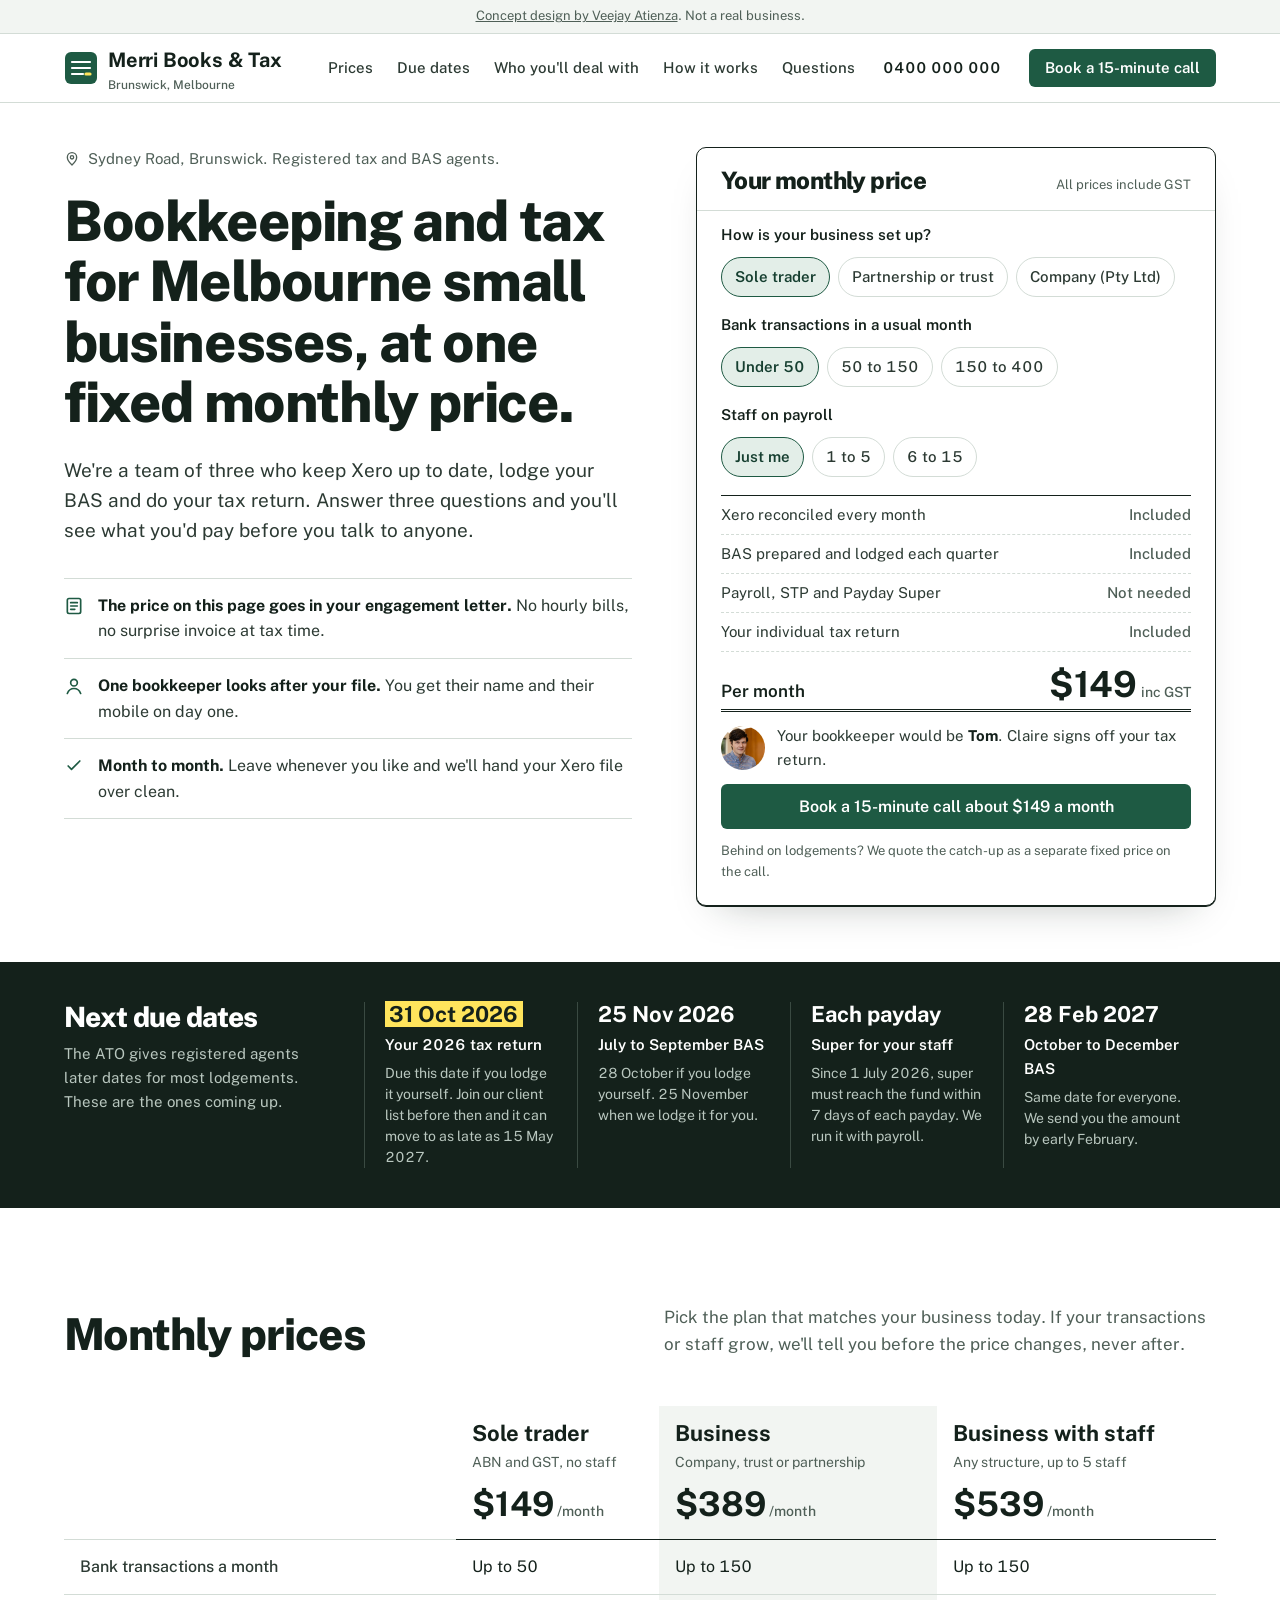
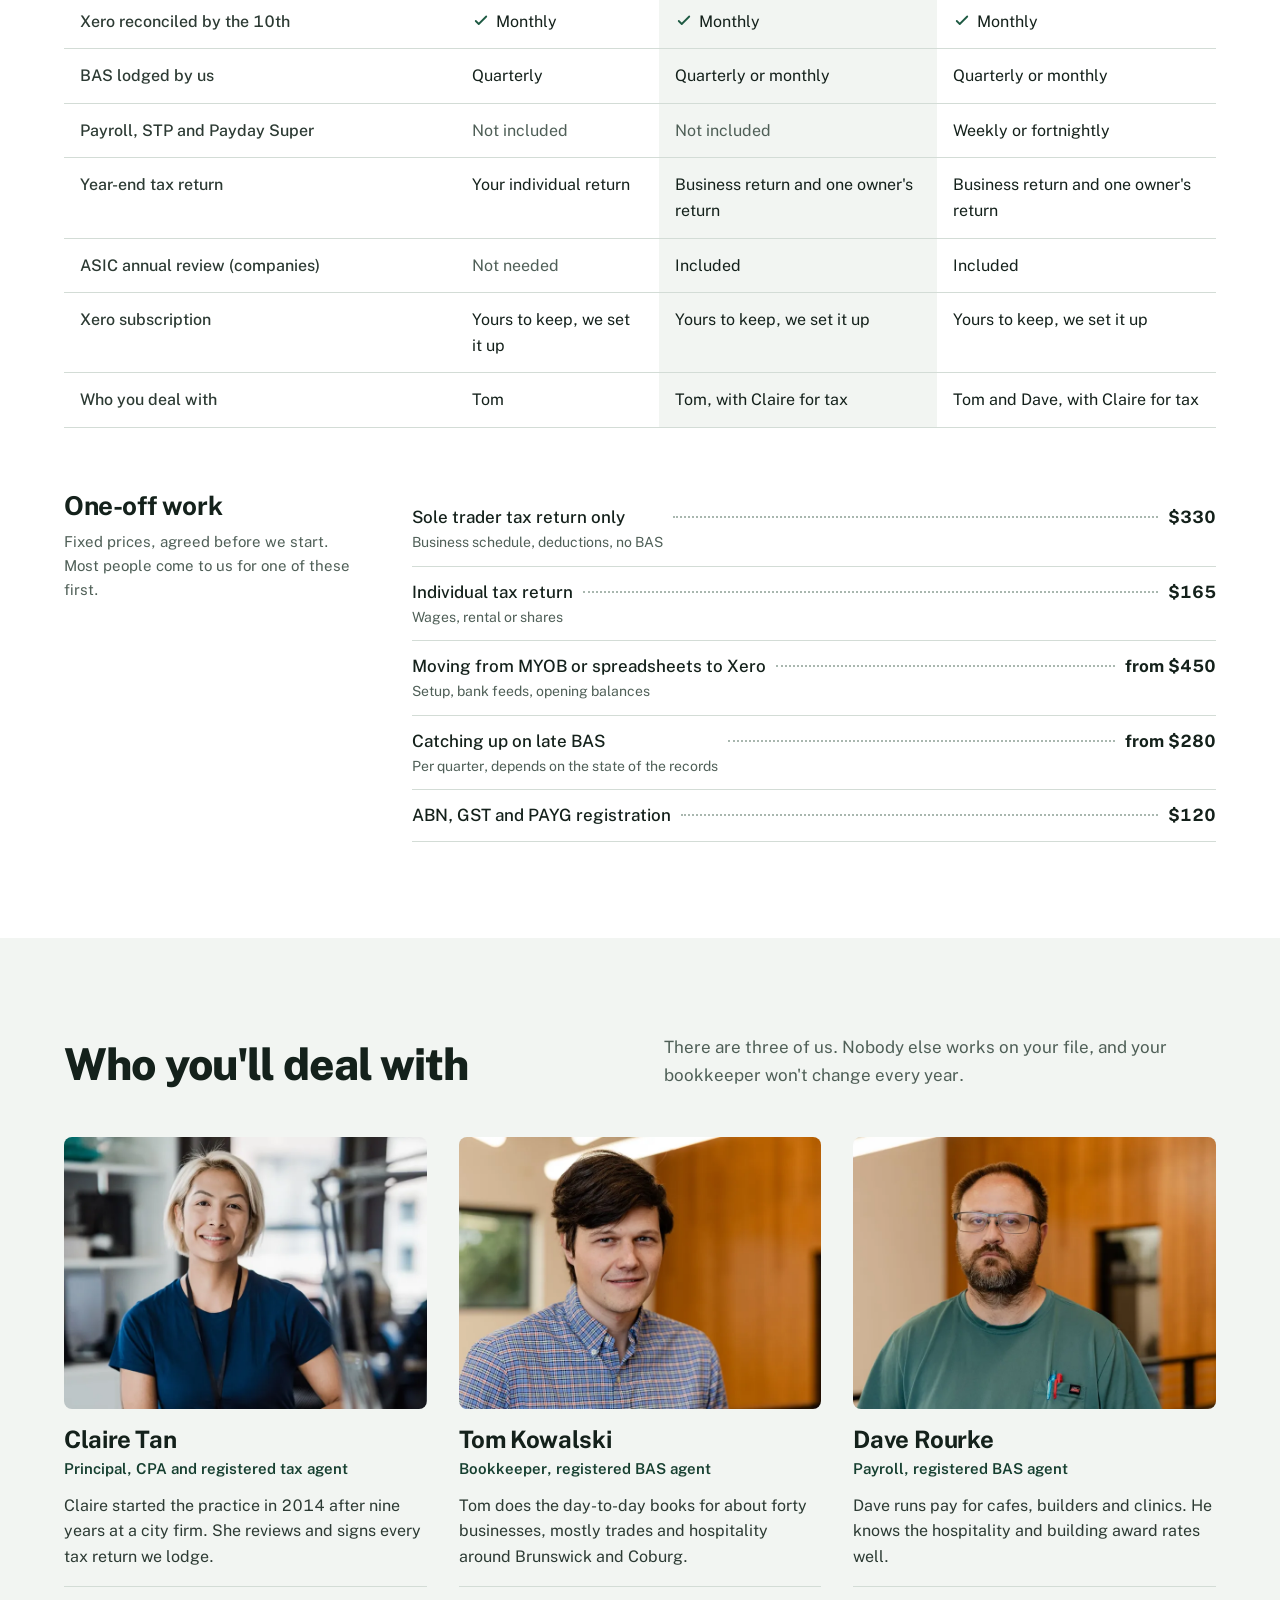
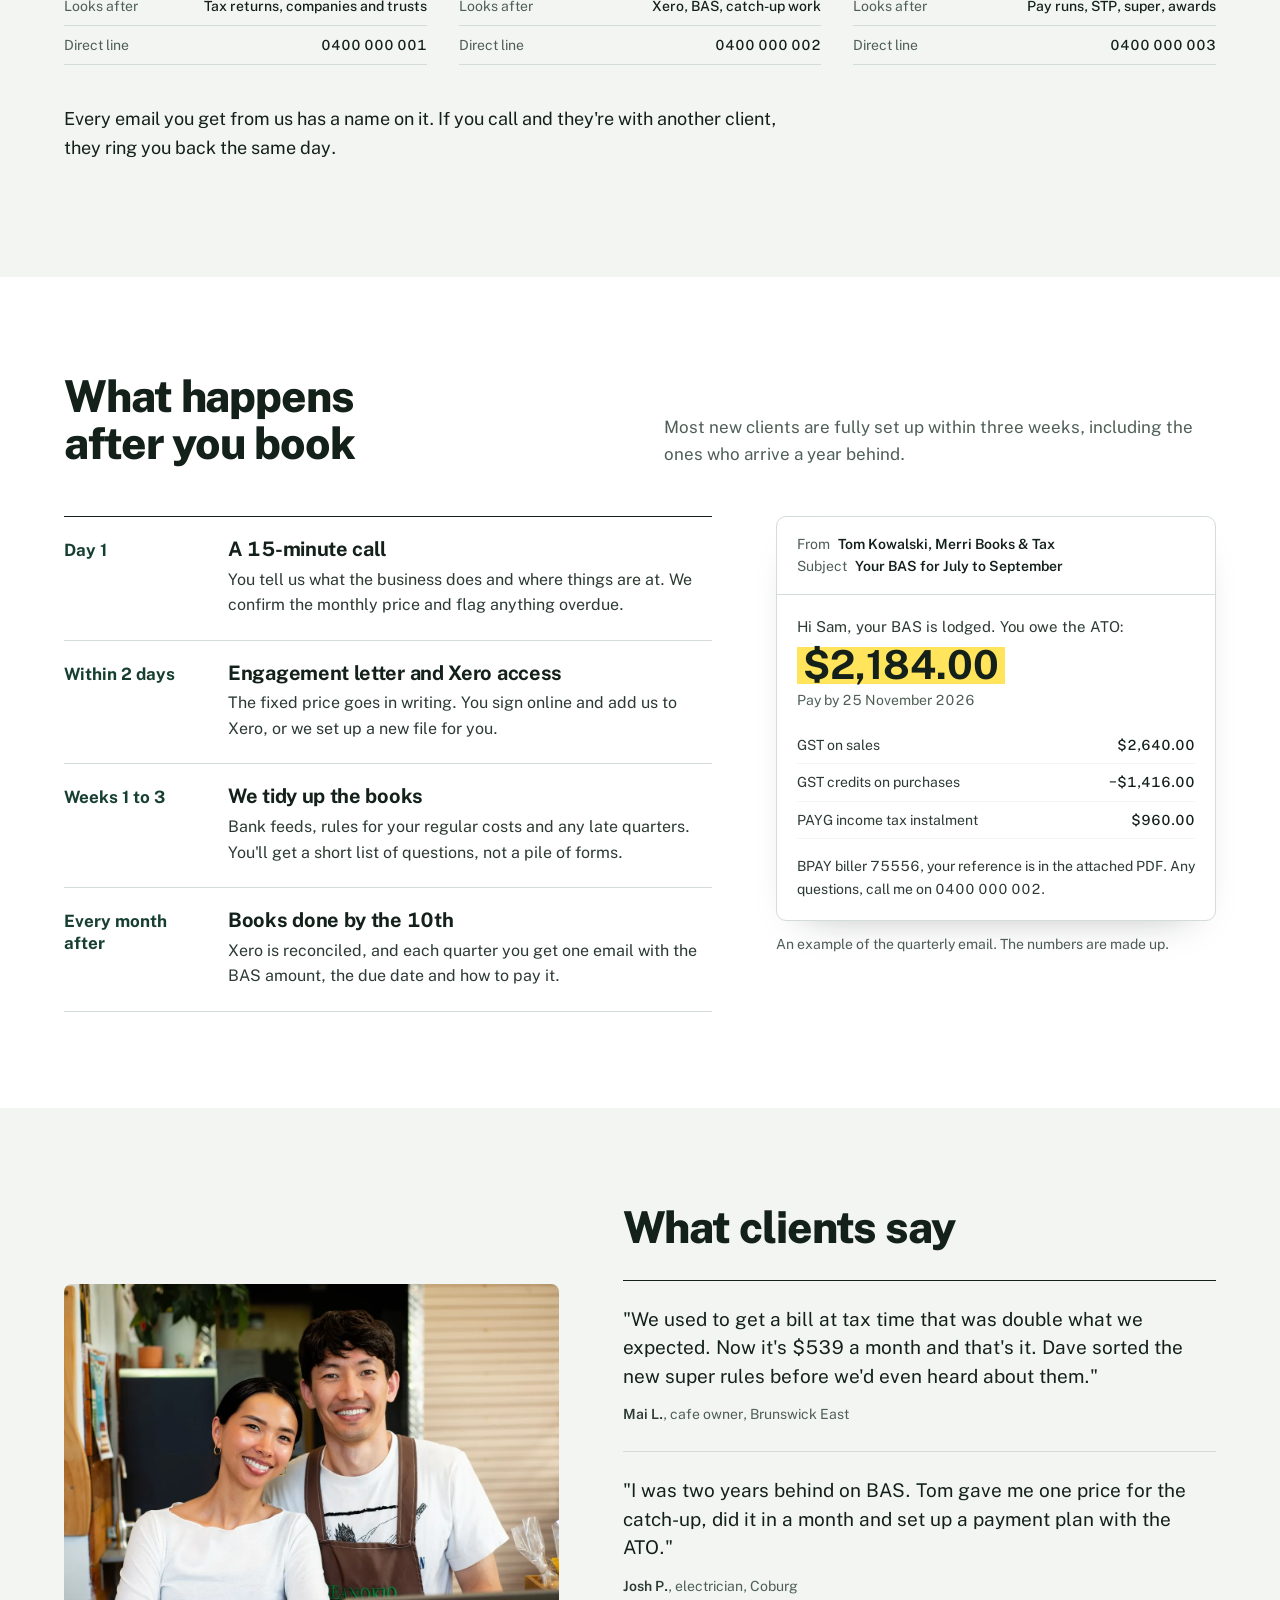
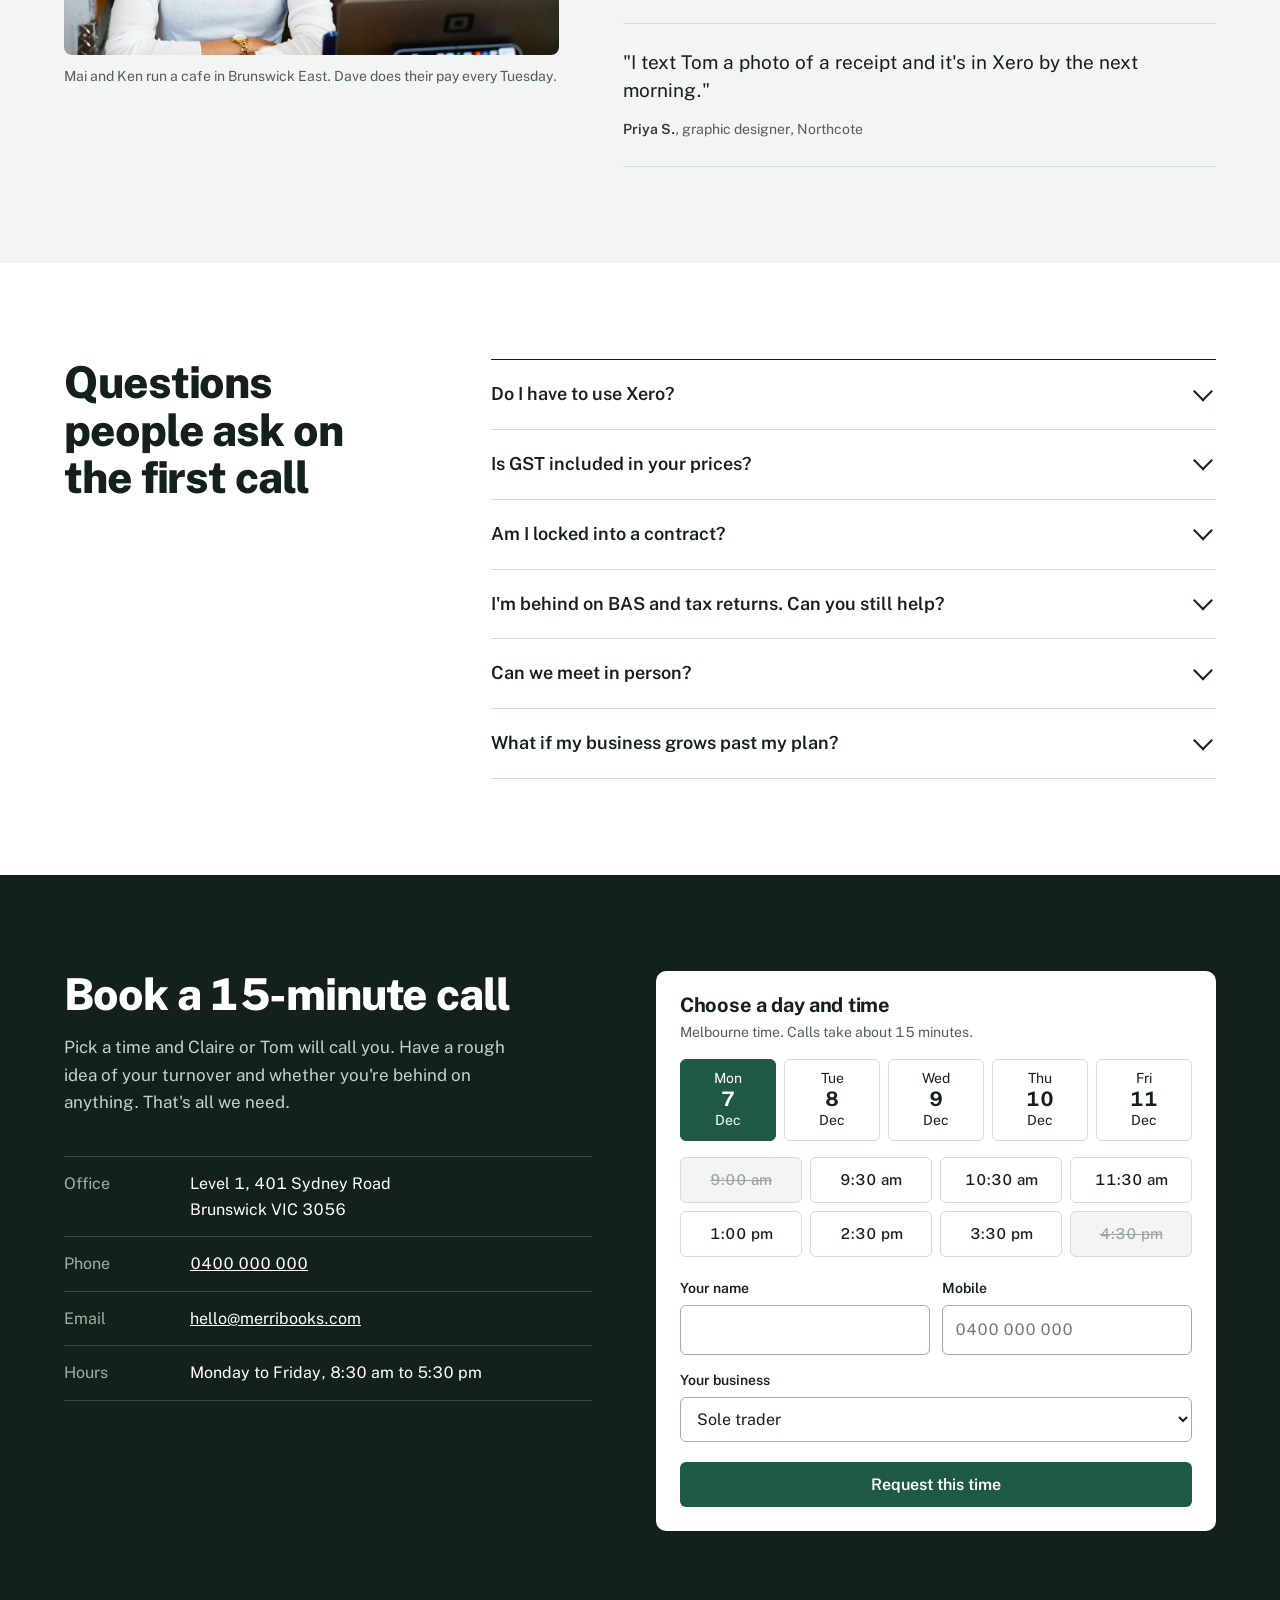
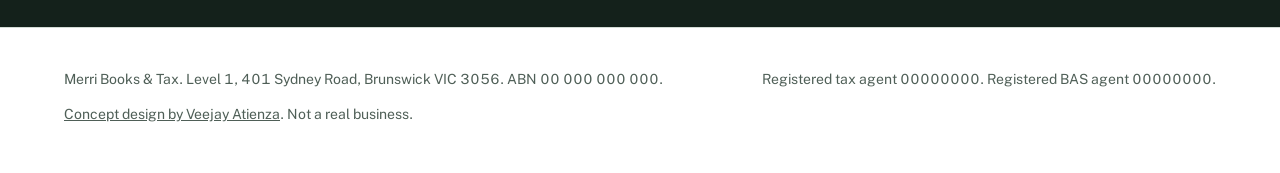
==== concepts/accounting/index.html @ 81f42cc4 "Add UI design page and 12 industry concept sites /ui-design/ shows ROO, Winning Coaching, Connection" ====
<!doctype html>
<html lang="en-AU">
<head>
<meta charset="utf-8">
<meta name="viewport" content="width=device-width, initial-scale=1">
<title>Merri Books & Tax | Fixed-fee bookkeeping and tax, Brunswick</title>
<meta name="description" content="Fixed monthly bookkeeping, BAS, payroll and tax returns for Melbourne sole traders and small businesses on Xero. See your price now and book a 15-minute call.">
<link rel="preconnect" href="https://fonts.googleapis.com">
<link rel="preconnect" href="https://fonts.gstatic.com" crossorigin>
<link href="https://fonts.googleapis.com/css2?family=Public+Sans:ital,wght@0,400;0,500;0,600;0,700;0,800;1,400&display=swap" rel="stylesheet">
<style>
:root{
  --ink:#14211B; --body:#2C3A33; --muted:#4F5F57;
  --paper:#FFFFFF; --wash:#F2F5F2; --rule:#D3DCD6; --rule-strong:#14211B;
  --green:#1E5A43; --green-dark:#163F30; --green-tint:#E3EEE8;
  --hl:#FFE45C; --red:#A3261C;
  --display:"Public Sans", system-ui, sans-serif;
  --text:"Public Sans", system-ui, sans-serif;
  --wrap:1200px; --r:6px;
}
*{box-sizing:border-box}
[hidden]{display:none!important}
html{scroll-behavior:smooth;-webkit-text-size-adjust:100%}
@media (prefers-reduced-motion:reduce){html{scroll-behavior:auto}}
body{margin:0;background:var(--paper);color:var(--body);font:400 17px/1.6 var(--text);font-variant-numeric:tabular-nums}
img{max-width:100%;height:auto;display:block}
a{color:var(--green)}
h1,h2,h3{font-family:var(--display);color:var(--ink);line-height:1.08;margin:0;font-weight:800;letter-spacing:-.025em}
h3{letter-spacing:-.015em}
h2{font-size:clamp(30px,4vw,44px);text-wrap:balance}
h3{font-size:21px;font-weight:700}
p{margin:0 0 1em}
:focus-visible{outline:3px solid var(--green);outline-offset:3px;border-radius:3px}
.wrap{max-width:var(--wrap);margin:0 auto;padding:0 24px}
.hl{background:linear-gradient(transparent 12%,var(--hl) 12%,var(--hl) 92%,transparent 92%);padding:0 .15em;color:var(--ink)}
.skip{position:absolute;left:-999px;top:0}
.skip:focus{left:12px;top:12px;background:#fff;padding:8px 12px;z-index:100}

/* concept strip */
.concept{background:var(--wash);color:var(--muted);font-size:13px;text-align:center;padding:6px 16px;border-bottom:1px solid var(--rule)}
.concept a{color:var(--muted)}

/* header */
header.site{position:sticky;top:0;z-index:50;background:rgba(255,255,255,.97);border-bottom:1px solid var(--rule)}
.bar{display:flex;align-items:center;gap:28px;height:68px}
.logo{display:flex;align-items:center;gap:10px;text-decoration:none;color:var(--ink);font-family:var(--display);font-weight:700;font-size:20px;letter-spacing:-.01em;white-space:nowrap}
.logo svg{flex:none}
.logo small{display:block;font:500 12px/1 var(--text);color:var(--muted);letter-spacing:0;margin-top:3px}
nav.main{display:flex;gap:24px;margin-left:auto}
nav.main a{color:var(--body);text-decoration:none;font-weight:500;font-size:15px}
nav.main a:hover{color:var(--green);text-decoration:underline;text-underline-offset:4px}
.phone{font-weight:600;color:var(--ink);text-decoration:none;font-size:15px;white-space:nowrap}
.btn{display:inline-flex;align-items:center;justify-content:center;gap:8px;background:var(--green);color:#fff;border:0;border-radius:var(--r);padding:13px 20px;font:600 16px/1.2 var(--text);text-decoration:none;cursor:pointer;white-space:nowrap}
.btn:hover{background:var(--green-dark)}
.btn.small{padding:10px 16px;font-size:15px}
.link{font-weight:600;color:var(--ink);text-underline-offset:4px}
.menu-btn{display:none;margin-left:auto;background:none;border:1px solid var(--rule);border-radius:var(--r);padding:8px 10px;cursor:pointer;color:var(--ink)}
@media (max-width:980px){
  nav.main,.bar .phone{display:none}
  .menu-btn{display:inline-flex}
  .bar .btn{display:none}
  nav.main.open{display:flex;flex-direction:column;gap:0;position:absolute;top:68px;left:0;right:0;background:#fff;border-bottom:1px solid var(--rule);padding:8px 24px 16px}
  nav.main.open a{padding:12px 0;border-bottom:1px solid var(--wash);font-size:17px}
}

/* hero */
.hero{padding:44px 0 56px}
.hero .wrap{display:grid;grid-template-columns:1fr 520px;gap:64px;align-items:start}
.eyebrowless-loc{display:flex;gap:8px;align-items:center;color:var(--muted);font-size:15px;margin-bottom:20px}
.hero h1{font-size:clamp(36px,4.4vw,56px);margin-bottom:22px}
.hero .lead{font-size:19px;max-width:30em;color:var(--body)}
.hero-facts{list-style:none;padding:0;margin:32px 0 0;border-top:1px solid var(--rule)}
.hero-facts li{display:flex;gap:14px;align-items:flex-start;padding:14px 0;border-bottom:1px solid var(--rule);font-size:16px}
.hero-facts svg{flex:none;margin-top:3px;color:var(--green)}
.hero-facts strong{color:var(--ink)}

/* quote card */
.quote{background:#fff;border:1.5px solid var(--ink);border-radius:10px;box-shadow:0 1px 0 var(--ink),0 18px 40px -24px rgba(20,33,27,.35)}
.quote-head{display:flex;justify-content:space-between;align-items:baseline;padding:20px 24px 14px;border-bottom:1px solid var(--rule)}
.quote-head h2{font-size:24px}
.quote-head{flex-wrap:wrap;gap:4px 12px}
.quote-head span{font-size:13px;color:var(--muted)}
.q-step{padding:12px 24px 4px}
.q-step fieldset{border:0;margin:0;padding:0}
.q-step legend{font-weight:600;color:var(--ink);font-size:15px;margin-bottom:10px;padding:0}
.chips{display:flex;flex-wrap:wrap;gap:8px}
.chips label{position:relative}
.chips input{position:absolute;opacity:0;inset:0;margin:0;cursor:pointer}
.chips span{display:inline-block;border:1.5px solid var(--rule);border-radius:999px;padding:7px 13px;font-size:15px;font-weight:500;color:var(--body);cursor:pointer;background:#fff}
.chips input:checked+span{border-color:var(--green);background:var(--green-tint);color:var(--green-dark);font-weight:600}
.chips input:focus-visible+span{outline:3px solid var(--green);outline-offset:2px}
.lines{margin:14px 24px 0;border-top:1.5px solid var(--ink)}
.line{display:flex;justify-content:space-between;gap:16px;padding:7px 0;border-bottom:1px dashed var(--rule);font-size:15px}
.line b{font-weight:600;color:var(--ink);white-space:nowrap}
.line .inc{color:var(--muted);font-weight:500}
.total{display:flex;justify-content:space-between;align-items:baseline;padding:14px 0 4px;border-bottom:3px double var(--ink)}
.total span{font-weight:600;color:var(--ink)}
.total output{font:700 36px/1 var(--display);color:var(--ink)}
.total output small{font:500 14px var(--text);color:var(--muted);margin-left:4px}
.who{display:flex;align-items:center;gap:12px;padding:12px 24px;font-size:15px}
.who img{width:44px;height:44px;border-radius:50%;object-fit:cover}
.who strong{color:var(--ink)}
.quote-foot{padding:0 24px 22px;display:flex;flex-wrap:wrap;align-items:center;gap:12px 18px}
.quote-foot .btn{flex:1 1 auto;white-space:normal;text-align:center}
.quote-foot p{font-size:13px;color:var(--muted);margin:0;flex-basis:100%}

/* due dates */
.dates{background:var(--ink);color:#E6EDE9}
.dates .wrap{display:grid;grid-template-columns:260px 1fr;gap:40px;padding-top:40px;padding-bottom:40px}
.dates h2{color:#fff;font-size:28px}
.dates .sub{color:#B9C7BF;font-size:15px;margin-top:10px}
.date-list{list-style:none;margin:0;padding:0;display:grid;grid-template-columns:repeat(4,1fr);gap:0}
.date-list li{padding:0 20px;border-left:1px solid #3A4A42}
.date-list .when{font:700 22px/1.15 var(--display);color:#fff;display:block;margin-bottom:6px}
.date-list .when mark{background:var(--hl);color:var(--ink);padding:0 .2em}
.date-list .what{font-weight:600;color:#fff;display:block;font-size:15px}
.date-list p{font-size:14px;color:#B9C7BF;margin:6px 0 0;line-height:1.5}
.count{display:inline-block;margin-top:10px;font-size:13px;font-weight:600;color:var(--ink);background:var(--hl);border-radius:3px;padding:2px 8px}

section{scroll-margin-top:80px}
.sec{padding:96px 0}
.sec-head{display:grid;grid-template-columns:1fr 1fr;gap:48px;align-items:end;margin-bottom:48px}
.sec-head p{color:var(--muted);margin:0;max-width:34em}

/* prices table */
.ptable{width:100%;border-collapse:collapse;font-size:16px}
.ptable th,.ptable td{padding:14px 16px;text-align:left;border-bottom:1px solid var(--rule);vertical-align:top}
.ptable thead th{border-bottom:1.5px solid var(--ink);vertical-align:bottom;padding-bottom:18px}
.ptable thead .plan{font:700 22px/1.2 var(--display);color:var(--ink);display:block}
.ptable thead .for{font-weight:400;color:var(--muted);font-size:14px;display:block;margin-top:4px}
.ptable thead .price{display:block;margin-top:14px;font:700 34px/1 var(--display);color:var(--ink)}
.ptable thead .price small{font:500 14px var(--text);color:var(--muted)}
.ptable tbody th{font-weight:500;color:var(--body);width:34%}
.ptable td{color:var(--ink)}
.ptable td.no{color:var(--muted)}
.ptable .tick{color:var(--green);vertical-align:-3px;margin-right:6px}
.ptable col.mid{background:var(--wash)}
.ptable tfoot td{border-bottom:0;padding-top:20px}
.oneoff{margin-top:64px;display:grid;grid-template-columns:300px 1fr;gap:48px}
.oneoff h3{font-size:26px}
.oneoff .note{color:var(--muted);font-size:15px;margin-top:10px}
.leader{list-style:none;margin:0;padding:0}
.leader li{display:flex;align-items:baseline;gap:10px;padding:12px 0;border-bottom:1px solid var(--rule)}
.leader li span{color:var(--ink);font-weight:500}
.leader li small{display:block;color:var(--muted);font-weight:400;font-size:14px}
.leader li i{flex:1;border-bottom:2px dotted #A9B7AF;transform:translateY(-5px);min-width:20px}
.leader li b{color:var(--ink);font-weight:700;white-space:nowrap}

/* team */
.team{background:var(--wash)}
.people{display:grid;grid-template-columns:repeat(3,1fr);gap:32px}
.person img{aspect-ratio:4/3;object-fit:cover;width:100%;border-radius:8px;background:#ddd}
.person h3{margin-top:18px;font-size:24px}
.person .role{color:var(--green-dark);font-weight:600;font-size:15px;margin:4px 0 12px}
.person p{font-size:16px}
.person dl{margin:0;border-top:1px solid var(--rule);font-size:14px}
.person dl div{display:flex;justify-content:space-between;gap:12px;padding:8px 0;border-bottom:1px solid var(--rule)}
.person dt{color:var(--muted)}
.person dd{margin:0;color:var(--ink);font-weight:500;text-align:right}
.team-note{margin-top:40px;font-size:18px;color:var(--ink);max-width:40em}

/* how it works */
.steps{display:grid;grid-template-columns:1fr 440px;gap:64px;align-items:start}
.timeline{list-style:none;margin:0;padding:0;border-top:1.5px solid var(--ink)}
.timeline li{display:grid;grid-template-columns:140px 1fr;gap:24px;padding:22px 0;border-bottom:1px solid var(--rule)}
.timeline .t{font:700 17px/1.3 var(--display);color:var(--green-dark)}
.timeline h3{font-size:20px;margin-bottom:6px}
.timeline p{margin:0;color:var(--body);font-size:16px}
.email{border:1px solid var(--rule);border-radius:10px;background:#fff;box-shadow:0 18px 40px -28px rgba(20,33,27,.4);font-size:15px;position:sticky;top:100px}
.email header{padding:16px 20px;border-bottom:1px solid var(--rule);font-size:14px;color:var(--muted)}
.email header div{display:flex;gap:8px}
.email header b{color:var(--ink);font-weight:600}
.email .body{padding:20px}
.email .amt{font:700 40px/1 var(--display);color:var(--ink);margin:6px 0 4px}
.email table{width:100%;border-collapse:collapse;margin:16px 0;font-size:14px}
.email td{padding:7px 0;border-bottom:1px solid var(--wash)}
.email td:last-child{text-align:right;color:var(--ink);font-weight:500}
.caption{font-size:14px;color:var(--muted);margin-top:12px}

/* clients */
.clients .wrap{display:grid;grid-template-columns:5fr 6fr;gap:64px;align-items:center}
.clients figure{margin:0}
.clients figure img{border-radius:8px;aspect-ratio:4/3;object-fit:cover;width:100%}
.clients figcaption{font-size:14px;color:var(--muted);margin-top:10px}
.quotes{display:grid;gap:0;border-top:1.5px solid var(--ink)}
.quotes blockquote{margin:0;padding:24px 0;border-bottom:1px solid var(--rule)}
.quotes blockquote p{font-size:19px;color:var(--ink);line-height:1.5;margin-bottom:10px}
.quotes cite{font-style:normal;font-size:14px;color:var(--muted)}
.quotes cite b{color:var(--body);font-weight:600}

/* faq */
.faq .wrap{display:grid;grid-template-columns:1fr 2fr;gap:64px}
.faq-list{border-top:1.5px solid var(--ink)}
details{border-bottom:1px solid var(--rule)}
summary{list-style:none;cursor:pointer;padding:20px 40px 20px 0;font-weight:600;color:var(--ink);font-size:18px;position:relative}
summary::-webkit-details-marker{display:none}
summary::after{content:"";position:absolute;right:6px;top:50%;width:12px;height:12px;border-right:2px solid var(--ink);border-bottom:2px solid var(--ink);transform:translateY(-75%) rotate(45deg);transition:transform .2s}
details[open] summary::after{transform:translateY(-25%) rotate(-135deg)}
details p{padding:0 40px 8px 0;color:var(--body)}

/* booking */
.book{background:var(--ink);color:#E6EDE9}
.book .wrap{display:grid;grid-template-columns:1fr 560px;gap:64px}
.book h2{color:#fff}
.book .intro{color:#C5D2CB;margin-top:16px;max-width:28em}
.office{margin-top:40px;font-style:normal;border-top:1px solid #3A4A42}
.office div{display:grid;grid-template-columns:110px 1fr;gap:16px;padding:14px 0;border-bottom:1px solid #3A4A42;font-size:16px}
.office dt{color:#9FB1A7}
.office dd{margin:0;color:#fff}
.office a{color:#fff}
.picker{background:#fff;color:var(--body);border-radius:10px;padding:24px}
.picker h3{font-size:20px;margin-bottom:4px}
.picker .hint{font-size:14px;color:var(--muted);margin:0 0 16px}
.days{display:grid;grid-template-columns:repeat(5,1fr);gap:8px;margin-bottom:16px}
.days button,.times button{font:inherit;border:1.5px solid var(--rule);background:#fff;border-radius:var(--r);cursor:pointer;color:var(--ink)}
.days button{padding:10px 4px;font-size:14px;line-height:1.25}
.days button b{display:block;font-size:20px;font-family:var(--display)}
.times{display:grid;grid-template-columns:repeat(4,1fr);gap:8px;margin-bottom:20px}
.times button{padding:10px 4px;font-size:15px;font-weight:500}
.days button[aria-pressed="true"],.times button[aria-pressed="true"]{border-color:var(--green);background:var(--green);color:#fff}
.times button:disabled{color:#9AA7A0;text-decoration:line-through;cursor:not-allowed;background:var(--wash)}
.field{display:grid;gap:6px;margin-bottom:14px}
.field label{font-weight:600;font-size:14px;color:var(--ink)}
.field input,.field select{font:inherit;font-size:16px;padding:11px 12px;border:1.5px solid #9DAEA5;border-radius:var(--r);background:#fff;color:var(--ink);width:100%}
.two{display:grid;grid-template-columns:1fr 1fr;gap:12px}
.picker .btn{width:100%;margin-top:6px}
.done{display:none;padding:12px 14px;border-radius:var(--r);background:var(--green-tint);color:var(--green-dark);font-weight:500;margin-top:14px}

footer.site{padding:40px 0 48px;font-size:14px;color:var(--muted);border-top:1px solid var(--rule)}
footer.site .wrap{display:flex;flex-wrap:wrap;gap:12px 32px;justify-content:space-between}
footer.site a{color:var(--muted)}

/* mobile action bar */
.mbar{display:none}

@media (max-width:1100px){
  .hero .wrap{grid-template-columns:1fr 460px;gap:40px}
  .date-list{grid-template-columns:repeat(2,1fr);row-gap:28px}
  .dates .wrap{grid-template-columns:1fr}
  .book .wrap{grid-template-columns:1fr 480px;gap:40px}
}
@media (max-width:900px){
  .hero .wrap,.steps,.clients .wrap,.faq .wrap,.book .wrap,.oneoff,.sec-head{grid-template-columns:minmax(0,1fr);gap:32px}
  .people{grid-template-columns:1fr 1fr}
  .hero-copy{display:contents}
  .hero-facts{order:3;margin-top:0}
  .hero .wrap{gap:0}
  .hero .lead{margin-bottom:24px}
  .quote{order:2;margin-bottom:32px}
  .email{position:static}
  .ptable-wrap{overflow-x:auto}
}
@media (max-width:640px){
  body{font-size:16px;padding-bottom:72px}
  .wrap{padding:0 16px}
  .hero{padding:32px 0 40px}
  .hero .lead{font-size:17px}
  .sec{padding:64px 0}
  .sec-head{margin-bottom:28px}
  .quote-head,.q-step,.who,.quote-foot{padding-left:16px;padding-right:16px}
  .lines{margin-left:16px;margin-right:16px}
  .date-list{grid-template-columns:1fr}
  .date-list li{padding:0 0 0 16px}
  .people{grid-template-columns:1fr}
  .person{display:grid;grid-template-columns:120px 1fr;gap:16px}
  .person img{aspect-ratio:1;border-radius:6px}
  .person h3{margin-top:0;font-size:21px}
  .person p,.person dl{grid-column:1/-1}
  .timeline li{grid-template-columns:1fr;gap:4px}
  .picker{padding:18px}
  .times{grid-template-columns:repeat(3,1fr)}
  .days button{font-size:12px}
  .two{grid-template-columns:1fr}
  /* prices: stacked cards on phone */
  .ptable thead{display:none}
  .ptable,.ptable tbody,.ptable tr,.ptable td,.ptable th{display:block;width:100%}
  .ptable tbody tr{display:none}
  .mplans{display:grid!important}
  .ptable-wrap{display:none}
  .mbar{display:flex;position:fixed;left:0;right:0;bottom:0;z-index:60;background:#fff;border-top:1px solid var(--rule);padding:10px 16px calc(10px + env(safe-area-inset-bottom));gap:10px}
  .mbar a{flex:1}
  .mbar .call{background:#fff;color:var(--ink);border:1.5px solid var(--ink)}
}
.mplans{display:none;gap:16px}
.mplan{border:1.5px solid var(--ink);border-radius:10px;padding:20px}
.mplan h3{font-size:22px}
.mplan .for{color:var(--muted);font-size:14px;margin:2px 0 10px}
.mplan .price{font:700 32px/1 var(--display);color:var(--ink);margin-bottom:12px}
.mplan .price small{font:500 14px var(--text);color:var(--muted)}
.mplan ul{list-style:none;padding:0;margin:0;font-size:15px}
.mplan li{padding:7px 0;border-top:1px solid var(--rule);display:flex;gap:8px}
.mplan li svg{flex:none;color:var(--green);margin-top:3px}
</style>
</head>
<body>
<a class="skip" href="#main">Skip to content</a>
<div class="concept"><a href="https://atienzaveejay.github.io/ui-design/">Concept design by Veejay Atienza</a>. Not a real business.</div>

<header class="site">
  <div class="wrap bar">
    <a class="logo" href="#top" aria-label="Merri Books and Tax, home">
      <svg width="34" height="34" viewBox="0 0 34 34" aria-hidden="true"><rect x="1" y="1" width="32" height="32" rx="6" fill="#1E5A43"/><path d="M8 11h18M8 17h18M8 23h11" stroke="#fff" stroke-width="2.2" stroke-linecap="round"/><path d="M22 23h4" stroke="#FFE45C" stroke-width="3.2" stroke-linecap="round"/></svg>
      <span>Merri Books &amp; Tax<small>Brunswick, Melbourne</small></span>
    </a>
    <nav class="main" id="nav" aria-label="Main">
      <a href="#prices">Prices</a>
      <a href="#dates">Due dates</a>
      <a href="#team">Who you'll deal with</a>
      <a href="#how">How it works</a>
      <a href="#faq">Questions</a>
    </nav>
    <a class="phone" href="tel:0400000000">0400 000 000</a>
    <a class="btn small" href="#book">Book a 15-minute call</a>
    <button class="menu-btn" aria-expanded="false" aria-controls="nav" id="menuBtn">
      <svg width="22" height="22" viewBox="0 0 24 24" fill="none" stroke="currentColor" stroke-width="2" stroke-linecap="round" aria-hidden="true"><path d="M4 7h16M4 12h16M4 17h16"/></svg><span class="skip">Menu</span>
    </button>
  </div>
</header>

<main id="main">
<section class="hero" id="top">
  <div class="wrap">
    <div class="hero-copy">
      <p class="eyebrowless-loc">
        <svg width="16" height="16" viewBox="0 0 24 24" fill="none" stroke="currentColor" stroke-width="2" stroke-linecap="round" stroke-linejoin="round" aria-hidden="true"><path d="M12 21s-7-6.2-7-11.5A7 7 0 0 1 19 9.5C19 14.8 12 21 12 21z"/><circle cx="12" cy="9.5" r="2.5"/></svg>
        Sydney Road, Brunswick. Registered tax and BAS agents.
      </p>
      <h1>Bookkeeping and tax for Melbourne small businesses, at one fixed monthly price.</h1>
      <p class="lead">We're a team of three who keep Xero up to date, lodge your BAS and do your tax return. Answer three questions and you'll see what you'd pay before you talk to anyone.</p>
      <ul class="hero-facts">
        <li><svg width="20" height="20" viewBox="0 0 24 24" fill="none" stroke="currentColor" stroke-width="2" stroke-linecap="round" stroke-linejoin="round" aria-hidden="true"><rect x="4" y="3" width="16" height="18" rx="2"/><path d="M8 8h8M8 12h8M8 16h5"/></svg><span><strong>The price on this page goes in your engagement letter.</strong> No hourly bills, no surprise invoice at tax time.</span></li>
        <li><svg width="20" height="20" viewBox="0 0 24 24" fill="none" stroke="currentColor" stroke-width="2" stroke-linecap="round" stroke-linejoin="round" aria-hidden="true"><circle cx="12" cy="8" r="4"/><path d="M4 21c1.5-4 4.5-6 8-6s6.5 2 8 6"/></svg><span><strong>One bookkeeper looks after your file.</strong> You get their name and their mobile on day one.</span></li>
        <li><svg width="20" height="20" viewBox="0 0 24 24" fill="none" stroke="currentColor" stroke-width="2" stroke-linecap="round" stroke-linejoin="round" aria-hidden="true"><path d="M5 12l4 4 10-10"/></svg><span><strong>Month to month.</strong> Leave whenever you like and we'll hand your Xero file over clean.</span></li>
      </ul>
    </div>

    <form class="quote" id="quote" aria-labelledby="quoteTitle" onsubmit="return false">
      <div class="quote-head"><h2 id="quoteTitle">Your monthly price</h2><span>All prices include GST</span></div>
      <div class="q-step"><fieldset><legend>How is your business set up?</legend>
        <div class="chips">
          <label><input type="radio" name="type" value="sole" checked><span>Sole trader</span></label>
          <label><input type="radio" name="type" value="trust"><span>Partnership or trust</span></label>
          <label><input type="radio" name="type" value="co"><span>Company (Pty Ltd)</span></label>
        </div></fieldset></div>
      <div class="q-step"><fieldset><legend>Bank transactions in a usual month</legend>
        <div class="chips">
          <label><input type="radio" name="tx" value="0" checked><span>Under 50</span></label>
          <label><input type="radio" name="tx" value="1"><span>50 to 150</span></label>
          <label><input type="radio" name="tx" value="2"><span>150 to 400</span></label>
        </div></fieldset></div>
      <div class="q-step"><fieldset><legend>Staff on payroll</legend>
        <div class="chips">
          <label><input type="radio" name="staff" value="0" checked><span>Just me</span></label>
          <label><input type="radio" name="staff" value="1"><span>1 to 5</span></label>
          <label><input type="radio" name="staff" value="2"><span>6 to 15</span></label>
        </div></fieldset></div>

      <div class="lines" aria-live="polite">
        <div class="line"><span>Xero reconciled every month</span><b class="inc">Included</b></div>
        <div class="line"><span>BAS prepared and lodged each quarter</span><b class="inc">Included</b></div>
        <div class="line" id="lPay"><span>Payroll, STP and Payday Super</span><b class="inc">Not needed</b></div>
        <div class="line"><span id="lTaxLabel">Your individual tax return</span><b class="inc">Included</b></div>
        <div class="line" id="lAsic" hidden><span>ASIC annual review</span><b class="inc">Included</b></div>
        <div class="total"><span>Per month</span><output id="total" for="quote">$149<small>inc GST</small></output></div>
      </div>
      <div class="who">
        <img id="whoImg" src="img/tom.webp" alt="" width="44" height="44">
        <span>Your bookkeeper would be <strong id="whoName">Tom</strong>. <span id="whoExtra">Claire signs off your tax return.</span></span>
      </div>
      <div class="quote-foot">
        <a class="btn" href="#book" id="quoteBook">Book a 15-minute call about this price</a>
        <p>Behind on lodgements? We quote the catch-up as a separate fixed price on the call.</p>
      </div>
    </form>
  </div>
</section>

<section class="dates" id="dates" aria-labelledby="datesTitle">
  <div class="wrap">
    <div>
      <h2 id="datesTitle">Next due dates</h2>
      <p class="sub">The ATO gives registered agents later dates for most lodgements. These are the ones coming up.</p>
    </div>
    <ul class="date-list">
      <li><span class="when"><mark>31 Oct 2026</mark></span><span class="what">Your 2026 tax return</span><p>Due this date if you lodge it yourself. Join our client list before then and it can move to as late as 15 May 2027.</p><span class="count" id="cd" hidden></span></li>
      <li><span class="when">25 Nov 2026</span><span class="what">July to September BAS</span><p>28 October if you lodge yourself. 25 November when we lodge it for you.</p></li>
      <li><span class="when">Each payday</span><span class="what">Super for your staff</span><p>Since 1 July 2026, super must reach the fund within 7 days of each payday. We run it with payroll.</p></li>
      <li><span class="when">28 Feb 2027</span><span class="what">October to December BAS</span><p>Same date for everyone. We send you the amount by early February.</p></li>
    </ul>
  </div>
</section>

<section class="sec" id="prices" aria-labelledby="pricesTitle">
  <div class="wrap">
    <div class="sec-head">
      <h2 id="pricesTitle">Monthly prices</h2>
      <p>Pick the plan that matches your business today. If your transactions or staff grow, we'll tell you before the price changes, never after.</p>
    </div>

    <div class="ptable-wrap">
    <table class="ptable">
      <caption class="skip">Monthly plans compared</caption>
      <colgroup><col><col><col class="mid"><col></colgroup>
      <thead>
        <tr>
          <td></td>
          <th scope="col"><span class="plan">Sole trader</span><span class="for">ABN and GST, no staff</span><span class="price">$149<small> /month</small></span></th>
          <th scope="col"><span class="plan">Business</span><span class="for">Company, trust or partnership</span><span class="price">$389<small> /month</small></span></th>
          <th scope="col"><span class="plan">Business with staff</span><span class="for">Any structure, up to 5 staff</span><span class="price">$539<small> /month</small></span></th>
        </tr>
      </thead>
      <tbody>
        <tr><th scope="row">Bank transactions a month</th><td>Up to 50</td><td>Up to 150</td><td>Up to 150</td></tr>
        <tr><th scope="row">Xero reconciled by the 10th</th><td><svg class="tick" width="18" height="18" viewBox="0 0 24 24" fill="none" stroke="currentColor" stroke-width="2.4" stroke-linecap="round" stroke-linejoin="round" aria-hidden="true"><path d="M5 12l4 4 10-10"/></svg>Monthly</td><td><svg class="tick" width="18" height="18" viewBox="0 0 24 24" fill="none" stroke="currentColor" stroke-width="2.4" stroke-linecap="round" stroke-linejoin="round" aria-hidden="true"><path d="M5 12l4 4 10-10"/></svg>Monthly</td><td><svg class="tick" width="18" height="18" viewBox="0 0 24 24" fill="none" stroke="currentColor" stroke-width="2.4" stroke-linecap="round" stroke-linejoin="round" aria-hidden="true"><path d="M5 12l4 4 10-10"/></svg>Monthly</td></tr>
        <tr><th scope="row">BAS lodged by us</th><td>Quarterly</td><td>Quarterly or monthly</td><td>Quarterly or monthly</td></tr>
        <tr><th scope="row">Payroll, STP and Payday Super</th><td class="no">Not included</td><td class="no">Not included</td><td>Weekly or fortnightly</td></tr>
        <tr><th scope="row">Year-end tax return</th><td>Your individual return</td><td>Business return and one owner's return</td><td>Business return and one owner's return</td></tr>
        <tr><th scope="row">ASIC annual review (companies)</th><td class="no">Not needed</td><td>Included</td><td>Included</td></tr>
        <tr><th scope="row">Xero subscription</th><td>Yours to keep, we set it up</td><td>Yours to keep, we set it up</td><td>Yours to keep, we set it up</td></tr>
        <tr><th scope="row">Who you deal with</th><td>Tom</td><td>Tom, with Claire for tax</td><td>Tom and Dave, with Claire for tax</td></tr>
      </tbody>
    </table>
    </div>

    <div class="mplans">
      <div class="mplan"><h3>Sole trader</h3><p class="for">ABN and GST, no staff</p><p class="price">$149<small> /month</small></p>
        <ul><li><svg width="16" height="16" viewBox="0 0 24 24" fill="none" stroke="currentColor" stroke-width="2.4" stroke-linecap="round" stroke-linejoin="round" aria-hidden="true"><path d="M5 12l4 4 10-10"/></svg>Up to 50 transactions a month</li><li><svg width="16" height="16" viewBox="0 0 24 24" fill="none" stroke="currentColor" stroke-width="2.4" stroke-linecap="round" stroke-linejoin="round" aria-hidden="true"><path d="M5 12l4 4 10-10"/></svg>Quarterly BAS lodged</li><li><svg width="16" height="16" viewBox="0 0 24 24" fill="none" stroke="currentColor" stroke-width="2.4" stroke-linecap="round" stroke-linejoin="round" aria-hidden="true"><path d="M5 12l4 4 10-10"/></svg>Your individual tax return</li></ul></div>
      <div class="mplan"><h3>Business</h3><p class="for">Company, trust or partnership</p><p class="price">$389<small> /month</small></p>
        <ul><li><svg width="16" height="16" viewBox="0 0 24 24" fill="none" stroke="currentColor" stroke-width="2.4" stroke-linecap="round" stroke-linejoin="round" aria-hidden="true"><path d="M5 12l4 4 10-10"/></svg>Up to 150 transactions a month</li><li><svg width="16" height="16" viewBox="0 0 24 24" fill="none" stroke="currentColor" stroke-width="2.4" stroke-linecap="round" stroke-linejoin="round" aria-hidden="true"><path d="M5 12l4 4 10-10"/></svg>Quarterly or monthly BAS</li><li><svg width="16" height="16" viewBox="0 0 24 24" fill="none" stroke="currentColor" stroke-width="2.4" stroke-linecap="round" stroke-linejoin="round" aria-hidden="true"><path d="M5 12l4 4 10-10"/></svg>Business return and one owner's return</li><li><svg width="16" height="16" viewBox="0 0 24 24" fill="none" stroke="currentColor" stroke-width="2.4" stroke-linecap="round" stroke-linejoin="round" aria-hidden="true"><path d="M5 12l4 4 10-10"/></svg>ASIC annual review</li></ul></div>
      <div class="mplan"><h3>Business with staff</h3><p class="for">Any structure, up to 5 staff</p><p class="price">$539<small> /month</small></p>
        <ul><li><svg width="16" height="16" viewBox="0 0 24 24" fill="none" stroke="currentColor" stroke-width="2.4" stroke-linecap="round" stroke-linejoin="round" aria-hidden="true"><path d="M5 12l4 4 10-10"/></svg>Everything in Business</li><li><svg width="16" height="16" viewBox="0 0 24 24" fill="none" stroke="currentColor" stroke-width="2.4" stroke-linecap="round" stroke-linejoin="round" aria-hidden="true"><path d="M5 12l4 4 10-10"/></svg>Weekly or fortnightly pay runs</li><li><svg width="16" height="16" viewBox="0 0 24 24" fill="none" stroke="currentColor" stroke-width="2.4" stroke-linecap="round" stroke-linejoin="round" aria-hidden="true"><path d="M5 12l4 4 10-10"/></svg>STP and Payday Super handled</li></ul></div>
    </div>

    <div class="oneoff">
      <div>
        <h3>One-off work</h3>
        <p class="note">Fixed prices, agreed before we start. Most people come to us for one of these first.</p>
      </div>
      <ul class="leader">
        <li><span>Sole trader tax return only<small>Business schedule, deductions, no BAS</small></span><i></i><b>$330</b></li>
        <li><span>Individual tax return<small>Wages, rental or shares</small></span><i></i><b>$165</b></li>
        <li><span>Moving from MYOB or spreadsheets to Xero<small>Setup, bank feeds, opening balances</small></span><i></i><b>from $450</b></li>
        <li><span>Catching up on late BAS<small>Per quarter, depends on the state of the records</small></span><i></i><b>from $280</b></li>
        <li><span>ABN, GST and PAYG registration</span><i></i><b>$120</b></li>
      </ul>
    </div>
  </div>
</section>

<section class="sec team" id="team" aria-labelledby="teamTitle">
  <div class="wrap">
    <div class="sec-head">
      <h2 id="teamTitle">Who you'll deal with</h2>
      <p>There are three of us. Nobody else works on your file, and your bookkeeper won't change every year.</p>
    </div>
    <div class="people">
      <article class="person">
        <img src="img/claire.webp" alt="Claire Tan at her desk in the Brunswick office" width="800" height="600" loading="lazy">
        <div>
          <h3>Claire Tan</h3>
          <p class="role">Principal, CPA and registered tax agent</p>
        </div>
        <p>Claire started the practice in 2014 after nine years at a city firm. She reviews and signs every tax return we lodge.</p>
        <dl>
          <div><dt>Looks after</dt><dd>Tax returns, companies and trusts</dd></div>
          <div><dt>Direct line</dt><dd>0400 000 001</dd></div>
        </dl>
      </article>
      <article class="person">
        <img src="img/tom.webp" alt="Tom Kowalski in the office" width="800" height="600" loading="lazy">
        <div>
          <h3>Tom Kowalski</h3>
          <p class="role">Bookkeeper, registered BAS agent</p>
        </div>
        <p>Tom does the day-to-day books for about forty businesses, mostly trades and hospitality around Brunswick and Coburg.</p>
        <dl>
          <div><dt>Looks after</dt><dd>Xero, BAS, catch-up work</dd></div>
          <div><dt>Direct line</dt><dd>0400 000 002</dd></div>
        </dl>
      </article>
      <article class="person">
        <img src="img/dave.webp" alt="Dave Rourke in the office" width="800" height="600" loading="lazy">
        <div>
          <h3>Dave Rourke</h3>
          <p class="role">Payroll, registered BAS agent</p>
        </div>
        <p>Dave runs pay for cafes, builders and clinics. He knows the hospitality and building award rates well.</p>
        <dl>
          <div><dt>Looks after</dt><dd>Pay runs, STP, super, awards</dd></div>
          <div><dt>Direct line</dt><dd>0400 000 003</dd></div>
        </dl>
      </article>
    </div>
    <p class="team-note">Every email you get from us has a name on it. If you call and they're with another client, they ring you back the same day.</p>
  </div>
</section>

<section class="sec" id="how" aria-labelledby="howTitle">
  <div class="wrap">
    <div class="sec-head">
      <h2 id="howTitle">What happens after you book</h2>
      <p>Most new clients are fully set up within three weeks, including the ones who arrive a year behind.</p>
    </div>
    <div class="steps">
      <ol class="timeline">
        <li><span class="t">Day 1</span><div><h3>A 15-minute call</h3><p>You tell us what the business does and where things are at. We confirm the monthly price and flag anything overdue.</p></div></li>
        <li><span class="t">Within 2 days</span><div><h3>Engagement letter and Xero access</h3><p>The fixed price goes in writing. You sign online and add us to Xero, or we set up a new file for you.</p></div></li>
        <li><span class="t">Weeks 1 to 3</span><div><h3>We tidy up the books</h3><p>Bank feeds, rules for your regular costs and any late quarters. You'll get a short list of questions, not a pile of forms.</p></div></li>
        <li><span class="t">Every month after</span><div><h3>Books done by the 10th</h3><p>Xero is reconciled, and each quarter you get one email with the BAS amount, the due date and how to pay it.</p></div></li>
      </ol>

      <div>
        <article class="email" aria-label="Example of the quarterly BAS email">
          <header>
            <div><span>From</span><b>Tom Kowalski, Merri Books &amp; Tax</b></div>
            <div><span>Subject</span><b>Your BAS for July to September</b></div>
          </header>
          <div class="body">
            <p style="margin-bottom:4px">Hi Sam, your BAS is lodged. You owe the ATO:</p>
            <p class="amt"><span class="hl">$2,184.00</span></p>
            <p style="color:var(--muted);font-size:14px">Pay by 25 November 2026</p>
            <table>
              <tr><td>GST on sales</td><td>$2,640.00</td></tr>
              <tr><td>GST credits on purchases</td><td>&minus;$1,416.00</td></tr>
              <tr><td>PAYG income tax instalment</td><td>$960.00</td></tr>
            </table>
            <p style="margin:0;font-size:14px">BPAY biller 75556, your reference is in the attached PDF. Any questions, call me on 0400 000 002.</p>
          </div>
        </article>
        <p class="caption">An example of the quarterly email. The numbers are made up.</p>
      </div>
    </div>
  </div>
</section>

<section class="sec clients team" aria-labelledby="clientsTitle">
  <div class="wrap">
    <figure>
      <img src="img/cafe-owners.webp" alt="Two cafe owners smiling behind their counter" width="1400" height="935" loading="lazy">
      <figcaption>Mai and Ken run a cafe in Brunswick East. Dave does their pay every Tuesday.</figcaption>
    </figure>
    <div>
      <h2 id="clientsTitle" style="margin-bottom:28px">What clients say</h2>
      <div class="quotes">
        <blockquote><p>"We used to get a bill at tax time that was double what we expected. Now it's $539 a month and that's it. Dave sorted the new super rules before we'd even heard about them."</p><cite><b>Mai L.</b>, cafe owner, Brunswick East</cite></blockquote>
        <blockquote><p>"I was two years behind on BAS. Tom gave me one price for the catch-up, did it in a month and set up a payment plan with the ATO."</p><cite><b>Josh P.</b>, electrician, Coburg</cite></blockquote>
        <blockquote><p>"I text Tom a photo of a receipt and it's in Xero by the next morning."</p><cite><b>Priya S.</b>, graphic designer, Northcote</cite></blockquote>
      </div>
    </div>
  </div>
</section>

<section class="sec faq" id="faq" aria-labelledby="faqTitle">
  <div class="wrap">
    <div>
      <h2 id="faqTitle">Questions people ask on the first call</h2>
    </div>
    <div class="faq-list">
      <details><summary>Do I have to use Xero?</summary><p>For the monthly plans, yes. It lets us see your bank feeds daily and lets you see the same numbers we do. If you're on MYOB or QuickBooks we move your file across as a one-off job.</p></details>
      <details><summary>Is GST included in your prices?</summary><p>Yes. Every price on this page includes GST. If you're registered for GST you can claim it back on your BAS, and our fee is a tax deduction for the business.</p></details>
      <details><summary>Am I locked into a contract?</summary><p>No. Plans run month to month with 30 days' notice. When you leave, we give your new accountant everything they need.</p></details>
      <details><summary>I'm behind on BAS and tax returns. Can you still help?</summary><p>That's most of our new clients. We work out what's missing, give you one fixed price for the catch-up and talk to the ATO about penalties and payment plans for you.</p></details>
      <details><summary>Can we meet in person?</summary><p>Yes. We're upstairs at 401 Sydney Road, a short walk from Jewell station. Most clients meet us once, then keep in touch by phone and email.</p></details>
      <details><summary>What if my business grows past my plan?</summary><p>We check your transaction count each quarter. If you move up a plan we tell you first and the new price starts the following month.</p></details>
    </div>
  </div>
</section>

<section class="sec book" id="book" aria-labelledby="bookTitle">
  <div class="wrap">
    <div>
      <h2 id="bookTitle">Book a 15-minute call</h2>
      <p class="intro">Pick a time and Claire or Tom will call you. Have a rough idea of your turnover and whether you're behind on anything. That's all we need.</p>
      <dl class="office">
        <div><dt>Office</dt><dd>Level 1, 401 Sydney Road<br>Brunswick VIC 3056</dd></div>
        <div><dt>Phone</dt><dd><a href="tel:0400000000">0400 000 000</a></dd></div>
        <div><dt>Email</dt><dd><a href="mailto:hello@merribooks.com">hello@merribooks.com</a></dd></div>
        <div><dt>Hours</dt><dd>Monday to Friday, 8:30 am to 5:30 pm</dd></div>
      </dl>
    </div>

    <form class="picker" id="picker" aria-labelledby="pickTitle">
      <h3 id="pickTitle">Choose a day and time</h3>
      <p class="hint">Melbourne time. Calls take about 15 minutes.</p>
      <div class="days" id="days" role="group" aria-label="Day"></div>
      <div class="times" id="times" role="group" aria-label="Time"></div>
      <div class="two">
        <div class="field"><label for="fname">Your name</label><input id="fname" name="name" autocomplete="name" required></div>
        <div class="field"><label for="fphone">Mobile</label><input id="fphone" name="phone" type="tel" autocomplete="tel" inputmode="tel" required placeholder="0400 000 000"></div>
      </div>
      <div class="field"><label for="ftype">Your business</label>
        <select id="ftype" name="type">
          <option>Sole trader</option><option>Partnership or trust</option><option>Company (Pty Ltd)</option><option>Not set up yet</option>
        </select></div>
      <button class="btn" type="submit" id="bookBtn">Request this time</button>
      <p class="done" id="done" role="status"></p>
    </form>
  </div>
</section>
</main>

<footer class="site">
  <div class="wrap">
    <span>Merri Books &amp; Tax. Level 1, 401 Sydney Road, Brunswick VIC 3056. ABN 00 000 000 000.</span>
    <span>Registered tax agent 00000000. Registered BAS agent 00000000.</span>
    <span><a href="https://atienzaveejay.github.io/ui-design/">Concept design by Veejay Atienza</a>. Not a real business.</span>
  </div>
</footer>

<div class="mbar">
  <a class="btn call" href="tel:0400000000">Call us</a>
  <a class="btn" href="#book">Book a call</a>
</div>

<script>
// mobile menu
const mb=document.getElementById('menuBtn'),nav=document.getElementById('nav');
mb.addEventListener('click',()=>{const o=nav.classList.toggle('open');mb.setAttribute('aria-expanded',o)});
nav.querySelectorAll('a').forEach(a=>a.addEventListener('click',()=>{nav.classList.remove('open');mb.setAttribute('aria-expanded',false)}));

// quote builder
const q=document.getElementById('quote');
const base={sole:149,trust:389,co:389}, staffAdd=[0,150,330];
function calc(){
  const t=q.type.value, tx=+q.tx.value, st=+q.staff.value;
  const txAdd=t==='sole'?[0,90,220]:[0,0,150];
  const price=base[t]+txAdd[tx]+staffAdd[st];
  document.getElementById('total').innerHTML='$'+price+'<small>inc GST</small>';
  const pay=document.querySelector('#lPay b');
  pay.textContent=st?'Included':'Not needed';
  document.getElementById('lTaxLabel').textContent=t==='sole'?'Your individual tax return':'Business tax return and one owner’s return';
  document.getElementById('lAsic').hidden=t!=='co';
  const img=document.getElementById('whoImg');
  if(st){img.src='img/dave.webp';document.getElementById('whoName').textContent='Tom, with Dave on payroll';}
  else{img.src='img/tom.webp';document.getElementById('whoName').textContent='Tom';}
  document.getElementById('whoExtra').textContent='Claire signs off your tax return.';
  document.getElementById('quoteBook').textContent='Book a 15-minute call about $'+price+' a month';
}
q.addEventListener('change',calc);calc();

// countdown to 31 Oct
(function(){
  const end=new Date('2026-10-31T23:59:59+11:00'), now=new Date();
  const d=Math.ceil((end-now)/864e5);
  if(d>0&&d<60){const c=document.getElementById('cd');c.textContent=d===1?'1 day left':d+' days left';c.hidden=false;}
})();

// booking mock
(function(){
  const daysEl=document.getElementById('days'),timesEl=document.getElementById('times');
  const slots=['9:00','9:30','10:30','11:30','1:00','2:30','3:30','4:30'];
  const names=['Sun','Mon','Tue','Wed','Thu','Fri','Sat'];
  const months=['Jan','Feb','Mar','Apr','May','Jun','Jul','Aug','Sep','Oct','Nov','Dec'];
  let d=new Date(); d.setDate(d.getDate()+1); const days=[];
  while(days.length<5){ if(d.getDay()%6!==0) days.push(new Date(d)); d.setDate(d.getDate()+1); }
  let selDay=0, selTime=null;
  function drawTimes(){
    timesEl.innerHTML='';
    slots.forEach((s,i)=>{
      const b=document.createElement('button');b.type='button';
      const taken=((selDay*3+i*5)%7)===0;
      b.textContent=s+(i<4?' am':' pm');b.disabled=taken;
      if(taken)b.setAttribute('aria-label',s+' taken');
      b.setAttribute('aria-pressed',selTime===i);
      b.onclick=()=>{selTime=i;drawTimes();};
      timesEl.appendChild(b);
    });
  }
  days.forEach((dt,i)=>{
    const b=document.createElement('button');b.type='button';
    b.innerHTML=names[dt.getDay()]+'<b>'+dt.getDate()+'</b>'+months[dt.getMonth()];
    b.setAttribute('aria-pressed',i===0);
    b.onclick=()=>{selDay=i;selTime=null;daysEl.querySelectorAll('button').forEach((x,j)=>x.setAttribute('aria-pressed',j===i));drawTimes();};
    daysEl.appendChild(b);
  });
  drawTimes();
  document.getElementById('picker').addEventListener('submit',e=>{
    e.preventDefault();
    const done=document.getElementById('done');
    if(selTime===null){done.style.display='block';done.textContent='Pick a time first.';return;}
    const dt=days[selDay];
    done.style.display='block';
    done.textContent='Thanks '+(e.target.name.value||'')+'. We’ll call you on '+names[dt.getDay()]+' '+dt.getDate()+' '+months[dt.getMonth()]+' at '+timesEl.querySelectorAll('button')[selTime].textContent+'. (This is a concept, so no call is booked.)';
  });
})();
</script>
</body>
</html>
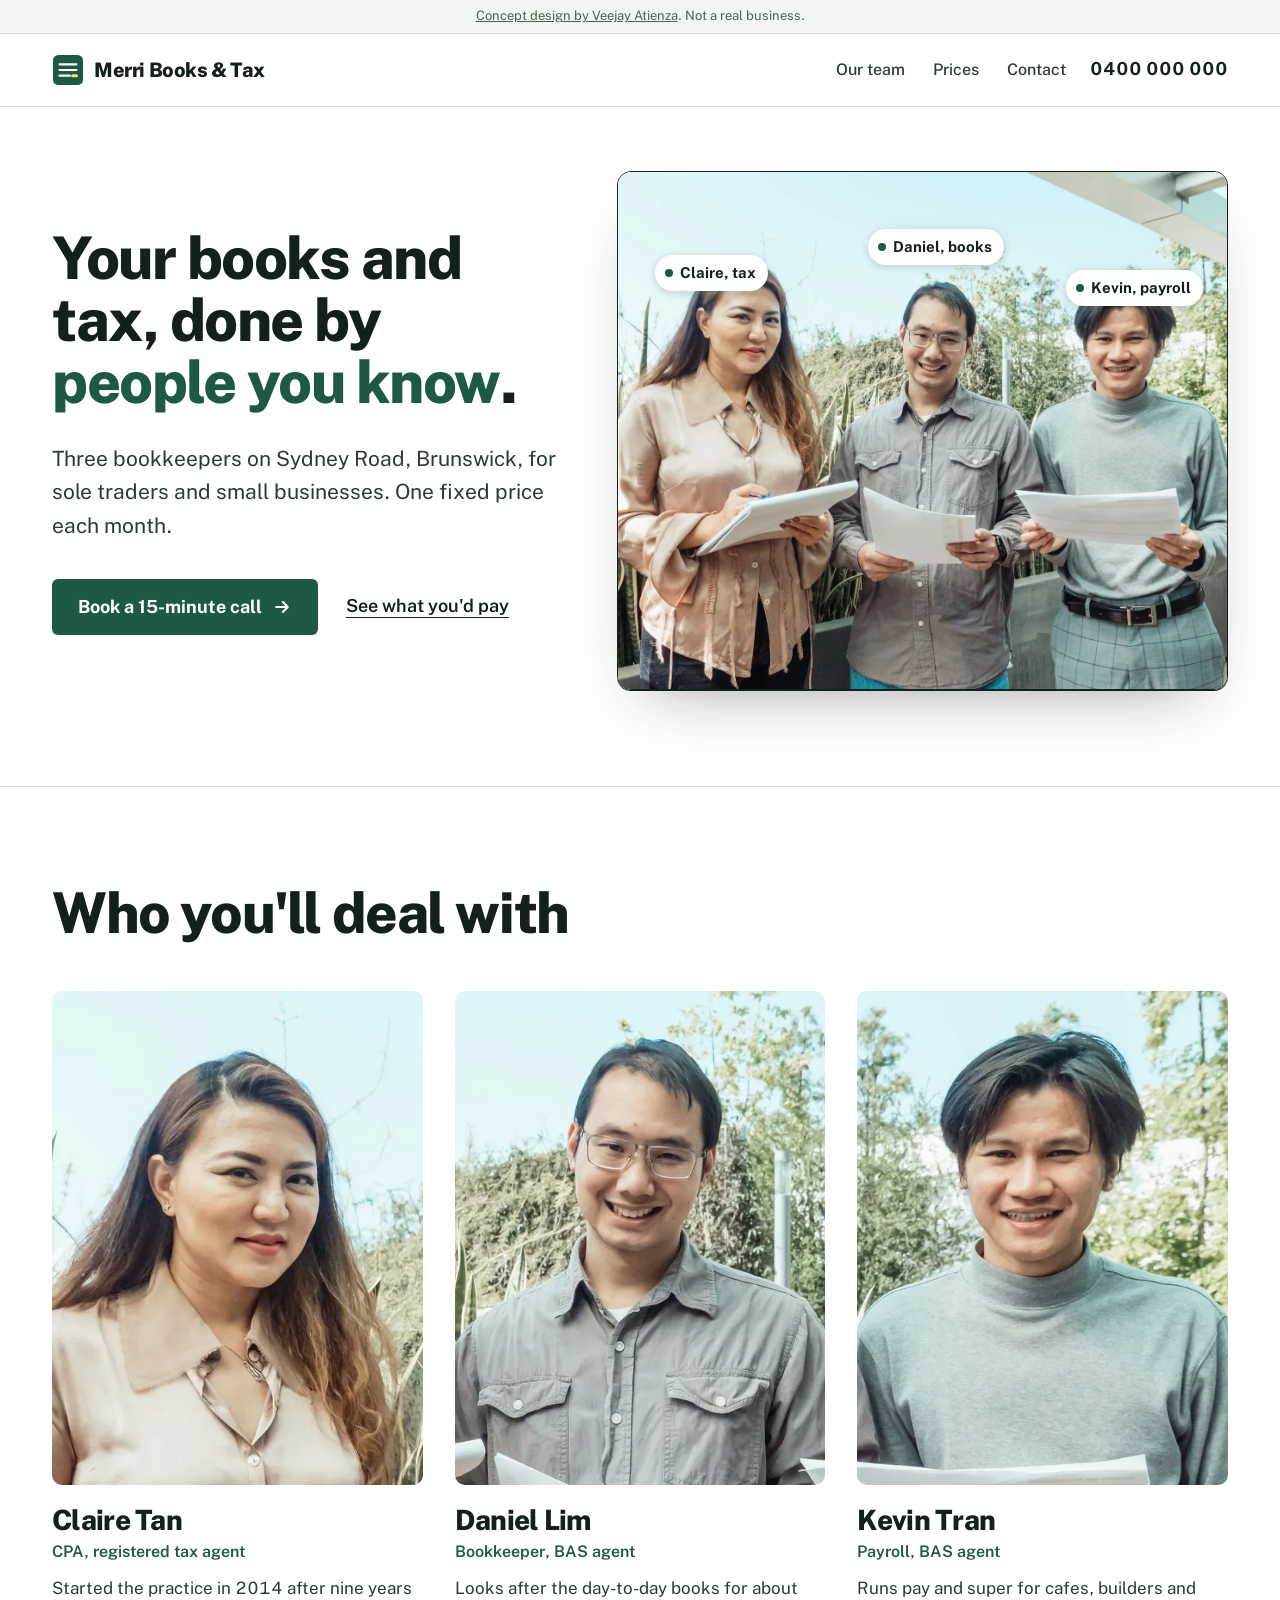
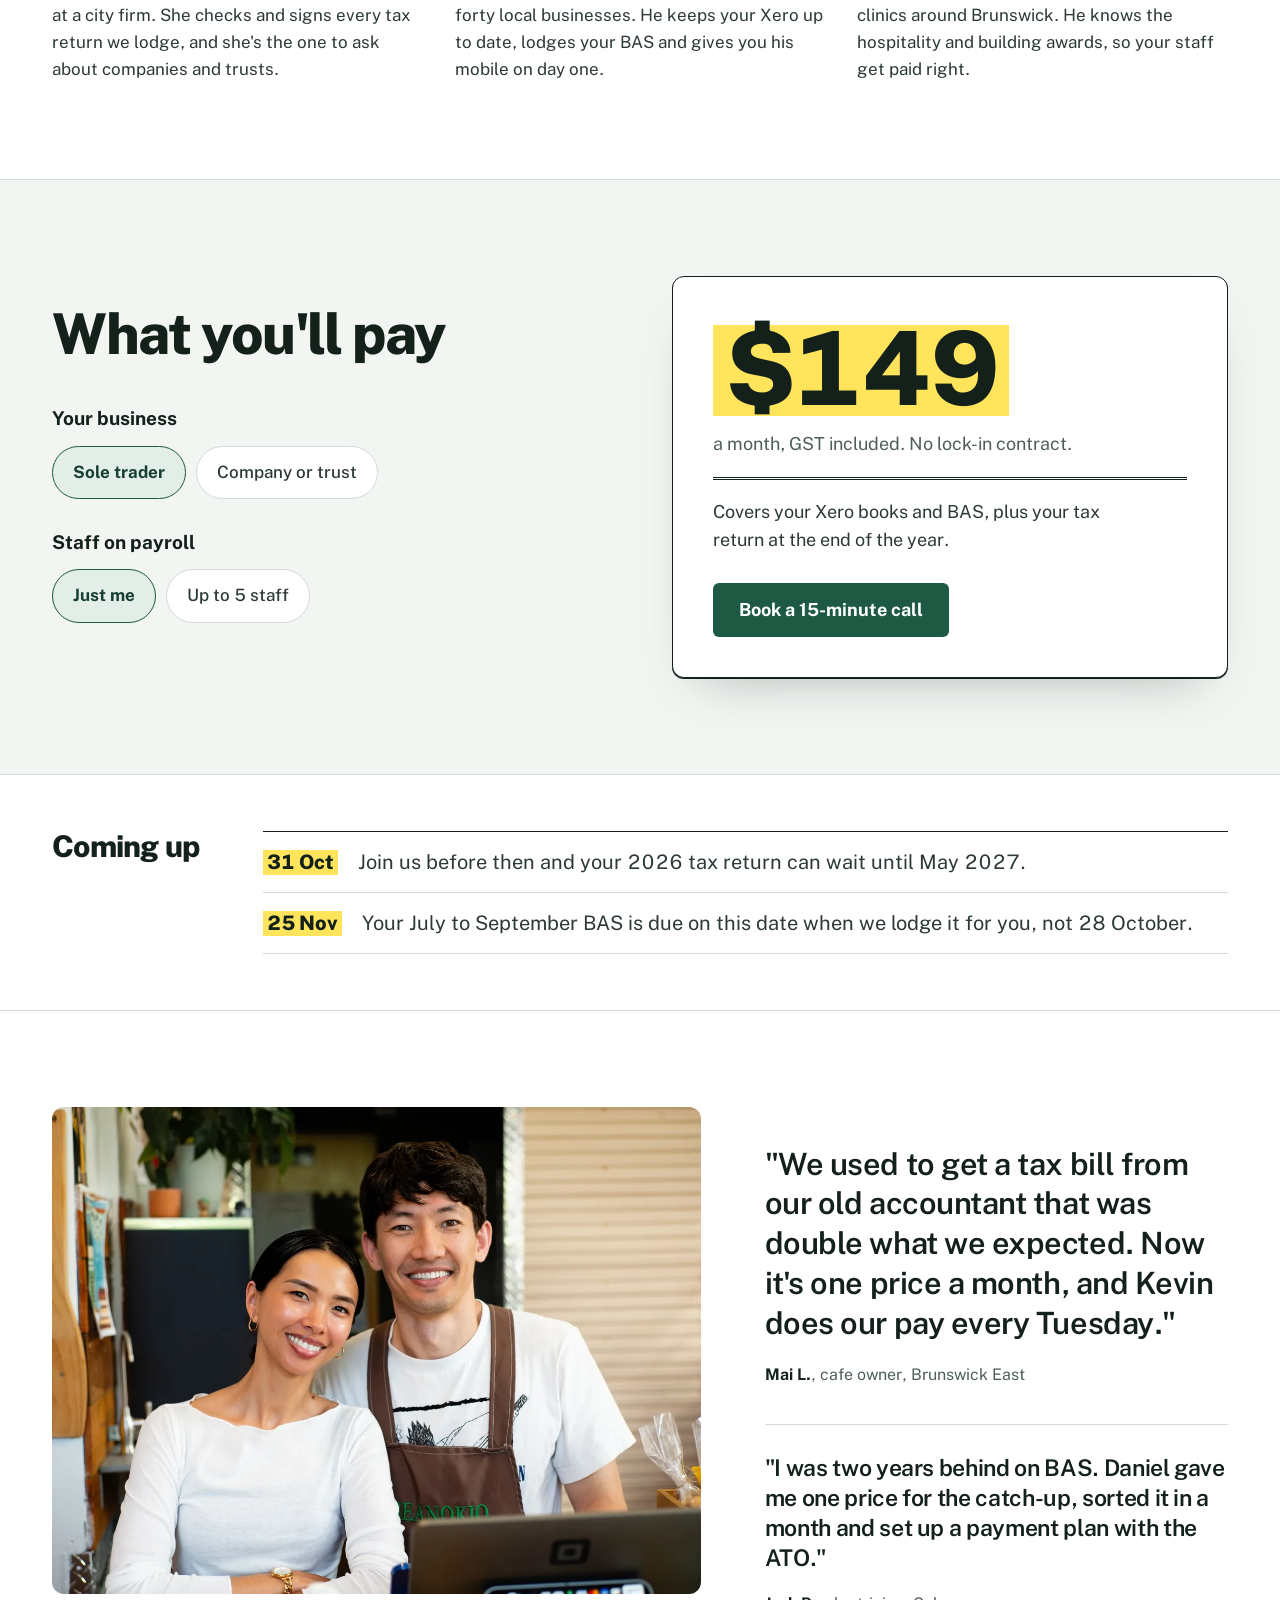
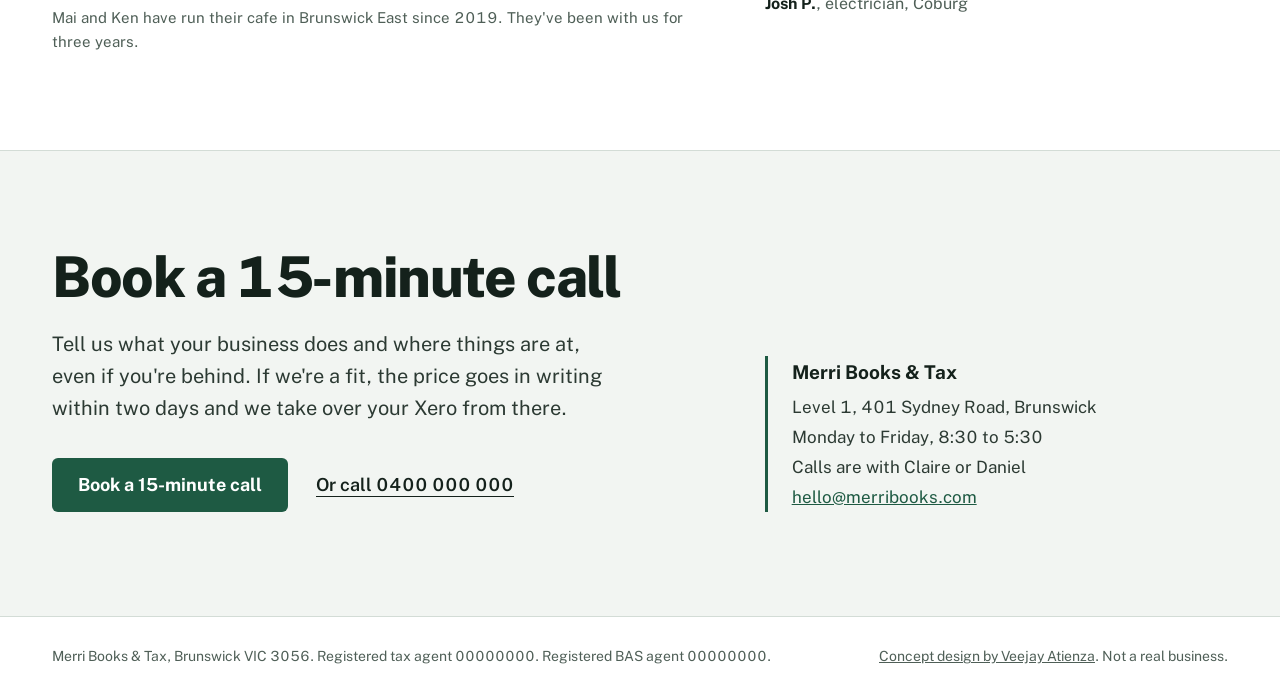
==== commit 98636010: "Rework the 12 concept sites after review Each site got a shorter, distinct second pass, then Veejay'" ====
--- a/concepts/accounting/index.html
+++ b/concepts/accounting/index.html
@@ -3,293 +3,156 @@
 <head>
 <meta charset="utf-8">
 <meta name="viewport" content="width=device-width, initial-scale=1">
-<title>Merri Books & Tax | Fixed-fee bookkeeping and tax, Brunswick</title>
-<meta name="description" content="Fixed monthly bookkeeping, BAS, payroll and tax returns for Melbourne sole traders and small businesses on Xero. See your price now and book a 15-minute call.">
+<title>Merri Books & Tax | Bookkeeping and tax, Brunswick</title>
+<meta name="description" content="Fixed monthly bookkeeping, BAS and tax for Melbourne sole traders and small businesses. Book a 15-minute call.">
 <link rel="preconnect" href="https://fonts.googleapis.com">
 <link rel="preconnect" href="https://fonts.gstatic.com" crossorigin>
-<link href="https://fonts.googleapis.com/css2?family=Public+Sans:ital,wght@0,400;0,500;0,600;0,700;0,800;1,400&display=swap" rel="stylesheet">
+<link href="https://fonts.googleapis.com/css2?family=Public+Sans:wght@400;500;600;700;800&display=swap" rel="stylesheet">
 <style>
 :root{
   --ink:#14211B; --body:#2C3A33; --muted:#4F5F57;
-  --paper:#FFFFFF; --wash:#F2F5F2; --rule:#D3DCD6; --rule-strong:#14211B;
+  --paper:#FFFFFF; --wash:#F2F5F2; --rule:#D3DCD6;
   --green:#1E5A43; --green-dark:#163F30; --green-tint:#E3EEE8;
-  --hl:#FFE45C; --red:#A3261C;
-  --display:"Public Sans", system-ui, sans-serif;
-  --text:"Public Sans", system-ui, sans-serif;
-  --wrap:1200px; --r:6px;
+  --hl:#FFE45C;
+  --font:"Public Sans", system-ui, sans-serif;
+  --r:6px;
 }
 *{box-sizing:border-box}
 [hidden]{display:none!important}
 html{scroll-behavior:smooth;-webkit-text-size-adjust:100%}
 @media (prefers-reduced-motion:reduce){html{scroll-behavior:auto}}
-body{margin:0;background:var(--paper);color:var(--body);font:400 17px/1.6 var(--text);font-variant-numeric:tabular-nums}
+body{margin:0;background:var(--paper);color:var(--body);font:400 18px/1.6 var(--font);font-variant-numeric:tabular-nums}
 img{max-width:100%;height:auto;display:block}
+h1,h2,h3{margin:0;color:var(--ink);font-weight:800;line-height:1.06;letter-spacing:-.025em}
+p{margin:0}
 a{color:var(--green)}
-h1,h2,h3{font-family:var(--display);color:var(--ink);line-height:1.08;margin:0;font-weight:800;letter-spacing:-.025em}
-h3{letter-spacing:-.015em}
-h2{font-size:clamp(30px,4vw,44px);text-wrap:balance}
-h3{font-size:21px;font-weight:700}
-p{margin:0 0 1em}
 :focus-visible{outline:3px solid var(--green);outline-offset:3px;border-radius:3px}
-.wrap{max-width:var(--wrap);margin:0 auto;padding:0 24px}
-.hl{background:linear-gradient(transparent 12%,var(--hl) 12%,var(--hl) 92%,transparent 92%);padding:0 .15em;color:var(--ink)}
-.skip{position:absolute;left:-999px;top:0}
-.skip:focus{left:12px;top:12px;background:#fff;padding:8px 12px;z-index:100}
-
-/* concept strip */
+.wrap{max-width:1240px;margin:0 auto;padding:0 32px}
+.skip,.sr{position:absolute;left:-9999px;width:1px;height:1px;overflow:hidden}
+.skip:focus{left:12px;top:12px;width:auto;height:auto;background:#fff;color:var(--ink);padding:8px 12px;z-index:99}
+section{scroll-margin-top:72px}
+.hl{background:linear-gradient(transparent 14%,var(--hl) 14%,var(--hl) 90%,transparent 90%);padding:0 .12em;color:var(--ink)}
+
 .concept{background:var(--wash);color:var(--muted);font-size:13px;text-align:center;padding:6px 16px;border-bottom:1px solid var(--rule)}
 .concept a{color:var(--muted)}
 
-/* header */
-header.site{position:sticky;top:0;z-index:50;background:rgba(255,255,255,.97);border-bottom:1px solid var(--rule)}
-.bar{display:flex;align-items:center;gap:28px;height:68px}
-.logo{display:flex;align-items:center;gap:10px;text-decoration:none;color:var(--ink);font-family:var(--display);font-weight:700;font-size:20px;letter-spacing:-.01em;white-space:nowrap}
+header.site{background:rgba(255,255,255,.97);position:sticky;top:0;z-index:40;border-bottom:1px solid var(--rule)}
+.bar{display:flex;align-items:center;gap:24px;height:72px}
+.logo{display:flex;align-items:center;gap:10px;font-weight:800;font-size:20px;letter-spacing:-.02em;text-decoration:none;color:var(--ink)}
 .logo svg{flex:none}
-.logo small{display:block;font:500 12px/1 var(--text);color:var(--muted);letter-spacing:0;margin-top:3px}
-nav.main{display:flex;gap:24px;margin-left:auto}
-nav.main a{color:var(--body);text-decoration:none;font-weight:500;font-size:15px}
-nav.main a:hover{color:var(--green);text-decoration:underline;text-underline-offset:4px}
-.phone{font-weight:600;color:var(--ink);text-decoration:none;font-size:15px;white-space:nowrap}
-.btn{display:inline-flex;align-items:center;justify-content:center;gap:8px;background:var(--green);color:#fff;border:0;border-radius:var(--r);padding:13px 20px;font:600 16px/1.2 var(--text);text-decoration:none;cursor:pointer;white-space:nowrap}
+.bar nav{margin-left:auto;display:flex;gap:28px}
+.bar nav a{text-decoration:none;font-weight:500;font-size:16px;color:var(--body)}
+.bar nav a:hover{color:var(--green);text-decoration:underline;text-underline-offset:5px}
+.bar .tel{font-weight:700;text-decoration:none;white-space:nowrap;color:var(--ink)}
+
+.btn{display:inline-flex;align-items:center;gap:10px;background:var(--green);color:#fff;font:700 18px/1 var(--font);padding:18px 26px;border-radius:var(--r);text-decoration:none;border:0;cursor:pointer;white-space:nowrap}
 .btn:hover{background:var(--green-dark)}
-.btn.small{padding:10px 16px;font-size:15px}
-.link{font-weight:600;color:var(--ink);text-underline-offset:4px}
-.menu-btn{display:none;margin-left:auto;background:none;border:1px solid var(--rule);border-radius:var(--r);padding:8px 10px;cursor:pointer;color:var(--ink)}
+.btn svg{flex:none}
+.quiet{font-weight:600;text-underline-offset:5px;color:var(--ink)}
+.actions{display:flex;flex-wrap:wrap;align-items:center;gap:18px 28px}
+
+.hero{padding:64px 0 96px}
+.hero .wrap{display:grid;grid-template-columns:5fr 6fr;gap:56px;align-items:center}
+.hero h1{font-size:clamp(42px,4.6vw,66px);margin-bottom:28px}
+.hero h1 .accent{color:var(--green)}
+.hero .line{font-size:21px;color:var(--body);max-width:24em;margin-bottom:36px}
+.photo{position:relative;border-radius:14px;overflow:hidden;box-shadow:0 1px 0 var(--ink),0 28px 60px -32px rgba(20,33,27,.45);border:1.5px solid var(--ink)}
+.photo img{width:100%;aspect-ratio:4/3.4;object-fit:cover;object-position:50% 30%}
+.tag{position:absolute;display:flex;align-items:center;gap:7px;background:#fff;color:var(--ink);font-weight:700;font-size:15px;padding:6px 12px 6px 10px;border-radius:999px;white-space:nowrap;box-shadow:0 2px 8px rgba(20,33,27,.18)}
+.t1{left:6%;top:16%}.t2{left:41%;top:11%}.t3{right:4%;top:19%}
+@media (max-width:640px){.t1{left:4%;top:7%}.t2{left:36%;top:2%}.t3{right:3%;top:11%}}
+.tag::before{content:"";width:8px;height:8px;border-radius:50%;background:var(--green)}
+
+.team{padding:96px 0;border-top:1px solid var(--rule)}
+.team h2,.price h2,.book h2{font-size:clamp(36px,4.4vw,60px)}
+.team h2{margin-bottom:48px}
+.people{display:grid;grid-template-columns:repeat(3,1fr);gap:32px}
+.person img{width:100%;aspect-ratio:3/4;object-fit:cover;border-radius:10px}
+.person h3{font-size:28px;margin-top:20px}
+.person .role{font-weight:600;color:var(--green);margin:4px 0 10px;font-size:16px}
+.person p{font-size:17px}
+
+.price{background:var(--wash);padding:96px 0;border-top:1px solid var(--rule);border-bottom:1px solid var(--rule)}
+.price .wrap{display:grid;grid-template-columns:1fr 1fr;gap:64px;align-items:center}
+.price h2{margin-bottom:40px}
+.price fieldset{border:0;margin:0 0 28px;padding:0}
+.price legend{font-weight:700;font-size:19px;color:var(--ink);margin-bottom:12px;padding:0}
+.opts{display:flex;flex-wrap:wrap;gap:10px}
+.opts label{position:relative}
+.opts input{position:absolute;inset:0;opacity:0;margin:0;cursor:pointer}
+.opts span{display:inline-block;padding:12px 20px;border:1.5px solid var(--rule);background:#fff;border-radius:999px;font-weight:500;font-size:17px;color:var(--body);cursor:pointer}
+.opts input:checked+span{border-color:var(--green);background:var(--green-tint);color:var(--green-dark);font-weight:700}
+.opts input:focus-visible+span{outline:3px solid var(--green);outline-offset:3px}
+.result{background:#fff;border:1.5px solid var(--ink);border-radius:12px;padding:40px;box-shadow:0 1px 0 var(--ink),0 24px 50px -30px rgba(20,33,27,.35)}
+.result .amt{font-size:clamp(68px,8vw,110px);font-weight:800;letter-spacing:-.04em;line-height:1;color:var(--ink)}
+.result .per{font-size:18px;color:var(--muted);margin:10px 0 18px;padding-bottom:18px;border-bottom:3px double var(--ink)}
+.result .inc{font-size:18px;margin-bottom:28px;max-width:24em}
+
+.dates{padding:56px 0;border-bottom:1px solid var(--rule)}
+.dates .wrap{display:grid;grid-template-columns:auto 1fr;gap:24px 64px;align-items:start}
+.dates h2{font-size:30px}
+.dates ul{list-style:none;margin:0;padding:0;display:grid;font-size:20px;border-top:1.5px solid var(--ink)}
+.dates li{display:flex;gap:20px;align-items:baseline;padding:14px 0;border-bottom:1px solid var(--rule)}
+.dates b{white-space:nowrap;font-weight:800;color:var(--ink);background:linear-gradient(transparent 12%,var(--hl) 12%,var(--hl) 92%,transparent 92%);padding:0 .2em}
+
+.client{padding:96px 0}
+.client .wrap{display:grid;grid-template-columns:7fr 5fr;gap:64px;align-items:center}
+.client figure{margin:0}
+.client img{width:100%;aspect-ratio:4/3;object-fit:cover;border-radius:12px}
+.client figcaption{margin-top:12px;color:var(--muted);font-size:15px}
+.client blockquote{margin:0}
+.client blockquote p{font-size:clamp(24px,2.4vw,32px);font-weight:600;line-height:1.3;color:var(--ink);letter-spacing:-.015em}
+.client cite{display:block;font-style:normal;margin-top:18px;color:var(--muted);font-size:16px}
+.client cite b{color:var(--ink)}
+.client .second{margin-top:36px;padding-top:28px;border-top:1px solid var(--rule)}
+.client .second p{font-size:clamp(20px,1.8vw,24px)}
+
+.book{background:var(--wash);padding:96px 0 104px;border-top:1px solid var(--rule)}
+.book .wrap{display:grid;grid-template-columns:7fr 5fr;gap:64px;align-items:end}
+.book h2{margin-bottom:22px}
+.book .line{font-size:20px;max-width:28em;margin-bottom:34px}
+.book address{font-style:normal;font-size:17px;line-height:1.75;color:var(--body);border-left:3px solid var(--green);padding-left:24px}
+.book address strong{color:var(--ink);display:block;font-size:19px;margin-bottom:4px}
+
+footer.site{color:var(--muted);font-size:14px;padding:28px 0;border-top:1px solid var(--rule)}
+footer.site a{color:var(--muted)}
+footer.site .wrap{display:flex;flex-wrap:wrap;justify-content:space-between;gap:8px 24px}
+
+.mbar{display:none}
+
 @media (max-width:980px){
-  nav.main,.bar .phone{display:none}
-  .menu-btn{display:inline-flex}
-  .bar .btn{display:none}
-  nav.main.open{display:flex;flex-direction:column;gap:0;position:absolute;top:68px;left:0;right:0;background:#fff;border-bottom:1px solid var(--rule);padding:8px 24px 16px}
-  nav.main.open a{padding:12px 0;border-bottom:1px solid var(--wash);font-size:17px}
-}
-
-/* hero */
-.hero{padding:44px 0 56px}
-.hero .wrap{display:grid;grid-template-columns:1fr 520px;gap:64px;align-items:start}
-.eyebrowless-loc{display:flex;gap:8px;align-items:center;color:var(--muted);font-size:15px;margin-bottom:20px}
-.hero h1{font-size:clamp(36px,4.4vw,56px);margin-bottom:22px}
-.hero .lead{font-size:19px;max-width:30em;color:var(--body)}
-.hero-facts{list-style:none;padding:0;margin:32px 0 0;border-top:1px solid var(--rule)}
-.hero-facts li{display:flex;gap:14px;align-items:flex-start;padding:14px 0;border-bottom:1px solid var(--rule);font-size:16px}
-.hero-facts svg{flex:none;margin-top:3px;color:var(--green)}
-.hero-facts strong{color:var(--ink)}
-
-/* quote card */
-.quote{background:#fff;border:1.5px solid var(--ink);border-radius:10px;box-shadow:0 1px 0 var(--ink),0 18px 40px -24px rgba(20,33,27,.35)}
-.quote-head{display:flex;justify-content:space-between;align-items:baseline;padding:20px 24px 14px;border-bottom:1px solid var(--rule)}
-.quote-head h2{font-size:24px}
-.quote-head{flex-wrap:wrap;gap:4px 12px}
-.quote-head span{font-size:13px;color:var(--muted)}
-.q-step{padding:12px 24px 4px}
-.q-step fieldset{border:0;margin:0;padding:0}
-.q-step legend{font-weight:600;color:var(--ink);font-size:15px;margin-bottom:10px;padding:0}
-.chips{display:flex;flex-wrap:wrap;gap:8px}
-.chips label{position:relative}
-.chips input{position:absolute;opacity:0;inset:0;margin:0;cursor:pointer}
-.chips span{display:inline-block;border:1.5px solid var(--rule);border-radius:999px;padding:7px 13px;font-size:15px;font-weight:500;color:var(--body);cursor:pointer;background:#fff}
-.chips input:checked+span{border-color:var(--green);background:var(--green-tint);color:var(--green-dark);font-weight:600}
-.chips input:focus-visible+span{outline:3px solid var(--green);outline-offset:2px}
-.lines{margin:14px 24px 0;border-top:1.5px solid var(--ink)}
-.line{display:flex;justify-content:space-between;gap:16px;padding:7px 0;border-bottom:1px dashed var(--rule);font-size:15px}
-.line b{font-weight:600;color:var(--ink);white-space:nowrap}
-.line .inc{color:var(--muted);font-weight:500}
-.total{display:flex;justify-content:space-between;align-items:baseline;padding:14px 0 4px;border-bottom:3px double var(--ink)}
-.total span{font-weight:600;color:var(--ink)}
-.total output{font:700 36px/1 var(--display);color:var(--ink)}
-.total output small{font:500 14px var(--text);color:var(--muted);margin-left:4px}
-.who{display:flex;align-items:center;gap:12px;padding:12px 24px;font-size:15px}
-.who img{width:44px;height:44px;border-radius:50%;object-fit:cover}
-.who strong{color:var(--ink)}
-.quote-foot{padding:0 24px 22px;display:flex;flex-wrap:wrap;align-items:center;gap:12px 18px}
-.quote-foot .btn{flex:1 1 auto;white-space:normal;text-align:center}
-.quote-foot p{font-size:13px;color:var(--muted);margin:0;flex-basis:100%}
-
-/* due dates */
-.dates{background:var(--ink);color:#E6EDE9}
-.dates .wrap{display:grid;grid-template-columns:260px 1fr;gap:40px;padding-top:40px;padding-bottom:40px}
-.dates h2{color:#fff;font-size:28px}
-.dates .sub{color:#B9C7BF;font-size:15px;margin-top:10px}
-.date-list{list-style:none;margin:0;padding:0;display:grid;grid-template-columns:repeat(4,1fr);gap:0}
-.date-list li{padding:0 20px;border-left:1px solid #3A4A42}
-.date-list .when{font:700 22px/1.15 var(--display);color:#fff;display:block;margin-bottom:6px}
-.date-list .when mark{background:var(--hl);color:var(--ink);padding:0 .2em}
-.date-list .what{font-weight:600;color:#fff;display:block;font-size:15px}
-.date-list p{font-size:14px;color:#B9C7BF;margin:6px 0 0;line-height:1.5}
-.count{display:inline-block;margin-top:10px;font-size:13px;font-weight:600;color:var(--ink);background:var(--hl);border-radius:3px;padding:2px 8px}
-
-section{scroll-margin-top:80px}
-.sec{padding:96px 0}
-.sec-head{display:grid;grid-template-columns:1fr 1fr;gap:48px;align-items:end;margin-bottom:48px}
-.sec-head p{color:var(--muted);margin:0;max-width:34em}
-
-/* prices table */
-.ptable{width:100%;border-collapse:collapse;font-size:16px}
-.ptable th,.ptable td{padding:14px 16px;text-align:left;border-bottom:1px solid var(--rule);vertical-align:top}
-.ptable thead th{border-bottom:1.5px solid var(--ink);vertical-align:bottom;padding-bottom:18px}
-.ptable thead .plan{font:700 22px/1.2 var(--display);color:var(--ink);display:block}
-.ptable thead .for{font-weight:400;color:var(--muted);font-size:14px;display:block;margin-top:4px}
-.ptable thead .price{display:block;margin-top:14px;font:700 34px/1 var(--display);color:var(--ink)}
-.ptable thead .price small{font:500 14px var(--text);color:var(--muted)}
-.ptable tbody th{font-weight:500;color:var(--body);width:34%}
-.ptable td{color:var(--ink)}
-.ptable td.no{color:var(--muted)}
-.ptable .tick{color:var(--green);vertical-align:-3px;margin-right:6px}
-.ptable col.mid{background:var(--wash)}
-.ptable tfoot td{border-bottom:0;padding-top:20px}
-.oneoff{margin-top:64px;display:grid;grid-template-columns:300px 1fr;gap:48px}
-.oneoff h3{font-size:26px}
-.oneoff .note{color:var(--muted);font-size:15px;margin-top:10px}
-.leader{list-style:none;margin:0;padding:0}
-.leader li{display:flex;align-items:baseline;gap:10px;padding:12px 0;border-bottom:1px solid var(--rule)}
-.leader li span{color:var(--ink);font-weight:500}
-.leader li small{display:block;color:var(--muted);font-weight:400;font-size:14px}
-.leader li i{flex:1;border-bottom:2px dotted #A9B7AF;transform:translateY(-5px);min-width:20px}
-.leader li b{color:var(--ink);font-weight:700;white-space:nowrap}
-
-/* team */
-.team{background:var(--wash)}
-.people{display:grid;grid-template-columns:repeat(3,1fr);gap:32px}
-.person img{aspect-ratio:4/3;object-fit:cover;width:100%;border-radius:8px;background:#ddd}
-.person h3{margin-top:18px;font-size:24px}
-.person .role{color:var(--green-dark);font-weight:600;font-size:15px;margin:4px 0 12px}
-.person p{font-size:16px}
-.person dl{margin:0;border-top:1px solid var(--rule);font-size:14px}
-.person dl div{display:flex;justify-content:space-between;gap:12px;padding:8px 0;border-bottom:1px solid var(--rule)}
-.person dt{color:var(--muted)}
-.person dd{margin:0;color:var(--ink);font-weight:500;text-align:right}
-.team-note{margin-top:40px;font-size:18px;color:var(--ink);max-width:40em}
-
-/* how it works */
-.steps{display:grid;grid-template-columns:1fr 440px;gap:64px;align-items:start}
-.timeline{list-style:none;margin:0;padding:0;border-top:1.5px solid var(--ink)}
-.timeline li{display:grid;grid-template-columns:140px 1fr;gap:24px;padding:22px 0;border-bottom:1px solid var(--rule)}
-.timeline .t{font:700 17px/1.3 var(--display);color:var(--green-dark)}
-.timeline h3{font-size:20px;margin-bottom:6px}
-.timeline p{margin:0;color:var(--body);font-size:16px}
-.email{border:1px solid var(--rule);border-radius:10px;background:#fff;box-shadow:0 18px 40px -28px rgba(20,33,27,.4);font-size:15px;position:sticky;top:100px}
-.email header{padding:16px 20px;border-bottom:1px solid var(--rule);font-size:14px;color:var(--muted)}
-.email header div{display:flex;gap:8px}
-.email header b{color:var(--ink);font-weight:600}
-.email .body{padding:20px}
-.email .amt{font:700 40px/1 var(--display);color:var(--ink);margin:6px 0 4px}
-.email table{width:100%;border-collapse:collapse;margin:16px 0;font-size:14px}
-.email td{padding:7px 0;border-bottom:1px solid var(--wash)}
-.email td:last-child{text-align:right;color:var(--ink);font-weight:500}
-.caption{font-size:14px;color:var(--muted);margin-top:12px}
-
-/* clients */
-.clients .wrap{display:grid;grid-template-columns:5fr 6fr;gap:64px;align-items:center}
-.clients figure{margin:0}
-.clients figure img{border-radius:8px;aspect-ratio:4/3;object-fit:cover;width:100%}
-.clients figcaption{font-size:14px;color:var(--muted);margin-top:10px}
-.quotes{display:grid;gap:0;border-top:1.5px solid var(--ink)}
-.quotes blockquote{margin:0;padding:24px 0;border-bottom:1px solid var(--rule)}
-.quotes blockquote p{font-size:19px;color:var(--ink);line-height:1.5;margin-bottom:10px}
-.quotes cite{font-style:normal;font-size:14px;color:var(--muted)}
-.quotes cite b{color:var(--body);font-weight:600}
-
-/* faq */
-.faq .wrap{display:grid;grid-template-columns:1fr 2fr;gap:64px}
-.faq-list{border-top:1.5px solid var(--ink)}
-details{border-bottom:1px solid var(--rule)}
-summary{list-style:none;cursor:pointer;padding:20px 40px 20px 0;font-weight:600;color:var(--ink);font-size:18px;position:relative}
-summary::-webkit-details-marker{display:none}
-summary::after{content:"";position:absolute;right:6px;top:50%;width:12px;height:12px;border-right:2px solid var(--ink);border-bottom:2px solid var(--ink);transform:translateY(-75%) rotate(45deg);transition:transform .2s}
-details[open] summary::after{transform:translateY(-25%) rotate(-135deg)}
-details p{padding:0 40px 8px 0;color:var(--body)}
-
-/* booking */
-.book{background:var(--ink);color:#E6EDE9}
-.book .wrap{display:grid;grid-template-columns:1fr 560px;gap:64px}
-.book h2{color:#fff}
-.book .intro{color:#C5D2CB;margin-top:16px;max-width:28em}
-.office{margin-top:40px;font-style:normal;border-top:1px solid #3A4A42}
-.office div{display:grid;grid-template-columns:110px 1fr;gap:16px;padding:14px 0;border-bottom:1px solid #3A4A42;font-size:16px}
-.office dt{color:#9FB1A7}
-.office dd{margin:0;color:#fff}
-.office a{color:#fff}
-.picker{background:#fff;color:var(--body);border-radius:10px;padding:24px}
-.picker h3{font-size:20px;margin-bottom:4px}
-.picker .hint{font-size:14px;color:var(--muted);margin:0 0 16px}
-.days{display:grid;grid-template-columns:repeat(5,1fr);gap:8px;margin-bottom:16px}
-.days button,.times button{font:inherit;border:1.5px solid var(--rule);background:#fff;border-radius:var(--r);cursor:pointer;color:var(--ink)}
-.days button{padding:10px 4px;font-size:14px;line-height:1.25}
-.days button b{display:block;font-size:20px;font-family:var(--display)}
-.times{display:grid;grid-template-columns:repeat(4,1fr);gap:8px;margin-bottom:20px}
-.times button{padding:10px 4px;font-size:15px;font-weight:500}
-.days button[aria-pressed="true"],.times button[aria-pressed="true"]{border-color:var(--green);background:var(--green);color:#fff}
-.times button:disabled{color:#9AA7A0;text-decoration:line-through;cursor:not-allowed;background:var(--wash)}
-.field{display:grid;gap:6px;margin-bottom:14px}
-.field label{font-weight:600;font-size:14px;color:var(--ink)}
-.field input,.field select{font:inherit;font-size:16px;padding:11px 12px;border:1.5px solid #9DAEA5;border-radius:var(--r);background:#fff;color:var(--ink);width:100%}
-.two{display:grid;grid-template-columns:1fr 1fr;gap:12px}
-.picker .btn{width:100%;margin-top:6px}
-.done{display:none;padding:12px 14px;border-radius:var(--r);background:var(--green-tint);color:var(--green-dark);font-weight:500;margin-top:14px}
-
-footer.site{padding:40px 0 48px;font-size:14px;color:var(--muted);border-top:1px solid var(--rule)}
-footer.site .wrap{display:flex;flex-wrap:wrap;gap:12px 32px;justify-content:space-between}
-footer.site a{color:var(--muted)}
-
-/* mobile action bar */
-.mbar{display:none}
-
-@media (max-width:1100px){
-  .hero .wrap{grid-template-columns:1fr 460px;gap:40px}
-  .date-list{grid-template-columns:repeat(2,1fr);row-gap:28px}
+  .bar nav{display:none}
+  .bar .tel{margin-left:auto}
+  .hero .wrap,.price .wrap,.client .wrap,.book .wrap{grid-template-columns:minmax(0,1fr);gap:40px}
+  .people{gap:16px}
   .dates .wrap{grid-template-columns:1fr}
-  .book .wrap{grid-template-columns:1fr 480px;gap:40px}
-}
-@media (max-width:900px){
-  .hero .wrap,.steps,.clients .wrap,.faq .wrap,.book .wrap,.oneoff,.sec-head{grid-template-columns:minmax(0,1fr);gap:32px}
-  .people{grid-template-columns:1fr 1fr}
-  .hero-copy{display:contents}
-  .hero-facts{order:3;margin-top:0}
-  .hero .wrap{gap:0}
-  .hero .lead{margin-bottom:24px}
-  .quote{order:2;margin-bottom:32px}
-  .email{position:static}
-  .ptable-wrap{overflow-x:auto}
 }
 @media (max-width:640px){
-  body{font-size:16px;padding-bottom:72px}
+  body{font-size:17px;padding-bottom:76px}
   .wrap{padding:0 16px}
-  .hero{padding:32px 0 40px}
-  .hero .lead{font-size:17px}
-  .sec{padding:64px 0}
-  .sec-head{margin-bottom:28px}
-  .quote-head,.q-step,.who,.quote-foot{padding-left:16px;padding-right:16px}
-  .lines{margin-left:16px;margin-right:16px}
-  .date-list{grid-template-columns:1fr}
-  .date-list li{padding:0 0 0 16px}
-  .people{grid-template-columns:1fr}
-  .person{display:grid;grid-template-columns:120px 1fr;gap:16px}
-  .person img{aspect-ratio:1;border-radius:6px}
-  .person h3{margin-top:0;font-size:21px}
-  .person p,.person dl{grid-column:1/-1}
-  .timeline li{grid-template-columns:1fr;gap:4px}
-  .picker{padding:18px}
-  .times{grid-template-columns:repeat(3,1fr)}
-  .days button{font-size:12px}
-  .two{grid-template-columns:1fr}
-  /* prices: stacked cards on phone */
-  .ptable thead{display:none}
-  .ptable,.ptable tbody,.ptable tr,.ptable td,.ptable th{display:block;width:100%}
-  .ptable tbody tr{display:none}
-  .mplans{display:grid!important}
-  .ptable-wrap{display:none}
-  .mbar{display:flex;position:fixed;left:0;right:0;bottom:0;z-index:60;background:#fff;border-top:1px solid var(--rule);padding:10px 16px calc(10px + env(safe-area-inset-bottom));gap:10px}
-  .mbar a{flex:1}
-  .mbar .call{background:#fff;color:var(--ink);border:1.5px solid var(--ink)}
+  .bar{height:64px}
+  .bar .tel{font-size:15px}
+  .logo{font-size:17px}
+  .hero{padding:32px 0 56px}
+  .hero .line{font-size:18px;margin-bottom:28px}
+  .tag{font-size:13px;padding:4px 9px 4px 8px}
+  .team,.client,.price,.book{padding:64px 0}
+  .team h2{margin-bottom:32px}
+  .price h2{margin-bottom:28px}
+  .people{grid-template-columns:1fr;gap:28px}
+  .person{display:grid;grid-template-columns:132px 1fr;gap:4px 18px;align-items:start}
+  .person img{grid-row:span 3;border-radius:8px}
+  .person h3{margin-top:0;font-size:23px}
+  .person .role{margin:0}
+  .person p{font-size:16px}
+  .result{padding:28px 22px}
+  .opts span{padding:11px 16px;font-size:16px}
+  .dates ul{font-size:17px}
+  .dates li{flex-direction:column;gap:2px}
+  .btn{font-size:17px;padding:17px 22px}
+  .mbar{display:flex;position:fixed;left:0;right:0;bottom:0;z-index:50;background:#fff;border-top:1px solid var(--rule);padding:10px 16px calc(10px + env(safe-area-inset-bottom))}
+  .mbar .btn{flex:1;justify-content:center}
 }
-.mplans{display:none;gap:16px}
-.mplan{border:1.5px solid var(--ink);border-radius:10px;padding:20px}
-.mplan h3{font-size:22px}
-.mplan .for{color:var(--muted);font-size:14px;margin:2px 0 10px}
-.mplan .price{font:700 32px/1 var(--display);color:var(--ink);margin-bottom:12px}
-.mplan .price small{font:500 14px var(--text);color:var(--muted)}
-.mplan ul{list-style:none;padding:0;margin:0;font-size:15px}
-.mplan li{padding:7px 0;border-top:1px solid var(--rule);display:flex;gap:8px}
-.mplan li svg{flex:none;color:var(--green);margin-top:3px}
 </style>
 </head>
 <body>
@@ -299,390 +162,161 @@
 <header class="site">
   <div class="wrap bar">
     <a class="logo" href="#top" aria-label="Merri Books and Tax, home">
-      <svg width="34" height="34" viewBox="0 0 34 34" aria-hidden="true"><rect x="1" y="1" width="32" height="32" rx="6" fill="#1E5A43"/><path d="M8 11h18M8 17h18M8 23h11" stroke="#fff" stroke-width="2.2" stroke-linecap="round"/><path d="M22 23h4" stroke="#FFE45C" stroke-width="3.2" stroke-linecap="round"/></svg>
-      <span>Merri Books &amp; Tax<small>Brunswick, Melbourne</small></span>
+      <svg width="32" height="32" viewBox="0 0 34 34" aria-hidden="true"><rect x="1" y="1" width="32" height="32" rx="6" fill="#1E5A43"/><path d="M8 11h18M8 17h18M8 23h11" stroke="#fff" stroke-width="2.2" stroke-linecap="round"/><path d="M22 23h4" stroke="#FFE45C" stroke-width="3.2" stroke-linecap="round"/></svg>
+      Merri Books &amp; Tax
     </a>
-    <nav class="main" id="nav" aria-label="Main">
-      <a href="#prices">Prices</a>
-      <a href="#dates">Due dates</a>
-      <a href="#team">Who you'll deal with</a>
-      <a href="#how">How it works</a>
-      <a href="#faq">Questions</a>
+    <nav aria-label="Main">
+      <a href="#team">Our team</a>
+      <a href="#price">Prices</a>
+      <a href="#book">Contact</a>
     </nav>
-    <a class="phone" href="tel:0400000000">0400 000 000</a>
-    <a class="btn small" href="#book">Book a 15-minute call</a>
-    <button class="menu-btn" aria-expanded="false" aria-controls="nav" id="menuBtn">
-      <svg width="22" height="22" viewBox="0 0 24 24" fill="none" stroke="currentColor" stroke-width="2" stroke-linecap="round" aria-hidden="true"><path d="M4 7h16M4 12h16M4 17h16"/></svg><span class="skip">Menu</span>
-    </button>
+    <a class="tel" href="tel:0400000000">0400 000 000</a>
   </div>
 </header>
 
 <main id="main">
-<section class="hero" id="top">
-  <div class="wrap">
-    <div class="hero-copy">
-      <p class="eyebrowless-loc">
-        <svg width="16" height="16" viewBox="0 0 24 24" fill="none" stroke="currentColor" stroke-width="2" stroke-linecap="round" stroke-linejoin="round" aria-hidden="true"><path d="M12 21s-7-6.2-7-11.5A7 7 0 0 1 19 9.5C19 14.8 12 21 12 21z"/><circle cx="12" cy="9.5" r="2.5"/></svg>
-        Sydney Road, Brunswick. Registered tax and BAS agents.
-      </p>
-      <h1>Bookkeeping and tax for Melbourne small businesses, at one fixed monthly price.</h1>
-      <p class="lead">We're a team of three who keep Xero up to date, lodge your BAS and do your tax return. Answer three questions and you'll see what you'd pay before you talk to anyone.</p>
-      <ul class="hero-facts">
-        <li><svg width="20" height="20" viewBox="0 0 24 24" fill="none" stroke="currentColor" stroke-width="2" stroke-linecap="round" stroke-linejoin="round" aria-hidden="true"><rect x="4" y="3" width="16" height="18" rx="2"/><path d="M8 8h8M8 12h8M8 16h5"/></svg><span><strong>The price on this page goes in your engagement letter.</strong> No hourly bills, no surprise invoice at tax time.</span></li>
-        <li><svg width="20" height="20" viewBox="0 0 24 24" fill="none" stroke="currentColor" stroke-width="2" stroke-linecap="round" stroke-linejoin="round" aria-hidden="true"><circle cx="12" cy="8" r="4"/><path d="M4 21c1.5-4 4.5-6 8-6s6.5 2 8 6"/></svg><span><strong>One bookkeeper looks after your file.</strong> You get their name and their mobile on day one.</span></li>
-        <li><svg width="20" height="20" viewBox="0 0 24 24" fill="none" stroke="currentColor" stroke-width="2" stroke-linecap="round" stroke-linejoin="round" aria-hidden="true"><path d="M5 12l4 4 10-10"/></svg><span><strong>Month to month.</strong> Leave whenever you like and we'll hand your Xero file over clean.</span></li>
-      </ul>
-    </div>
-
-    <form class="quote" id="quote" aria-labelledby="quoteTitle" onsubmit="return false">
-      <div class="quote-head"><h2 id="quoteTitle">Your monthly price</h2><span>All prices include GST</span></div>
-      <div class="q-step"><fieldset><legend>How is your business set up?</legend>
-        <div class="chips">
-          <label><input type="radio" name="type" value="sole" checked><span>Sole trader</span></label>
-          <label><input type="radio" name="type" value="trust"><span>Partnership or trust</span></label>
-          <label><input type="radio" name="type" value="co"><span>Company (Pty Ltd)</span></label>
-        </div></fieldset></div>
-      <div class="q-step"><fieldset><legend>Bank transactions in a usual month</legend>
-        <div class="chips">
-          <label><input type="radio" name="tx" value="0" checked><span>Under 50</span></label>
-          <label><input type="radio" name="tx" value="1"><span>50 to 150</span></label>
-          <label><input type="radio" name="tx" value="2"><span>150 to 400</span></label>
-        </div></fieldset></div>
-      <div class="q-step"><fieldset><legend>Staff on payroll</legend>
-        <div class="chips">
-          <label><input type="radio" name="staff" value="0" checked><span>Just me</span></label>
-          <label><input type="radio" name="staff" value="1"><span>1 to 5</span></label>
-          <label><input type="radio" name="staff" value="2"><span>6 to 15</span></label>
-        </div></fieldset></div>
-
-      <div class="lines" aria-live="polite">
-        <div class="line"><span>Xero reconciled every month</span><b class="inc">Included</b></div>
-        <div class="line"><span>BAS prepared and lodged each quarter</span><b class="inc">Included</b></div>
-        <div class="line" id="lPay"><span>Payroll, STP and Payday Super</span><b class="inc">Not needed</b></div>
-        <div class="line"><span id="lTaxLabel">Your individual tax return</span><b class="inc">Included</b></div>
-        <div class="line" id="lAsic" hidden><span>ASIC annual review</span><b class="inc">Included</b></div>
-        <div class="total"><span>Per month</span><output id="total" for="quote">$149<small>inc GST</small></output></div>
+<section class="hero" id="top" aria-labelledby="h1">
+  <div class="wrap">
+    <div class="hero-text">
+      <h1 id="h1">Your books and tax, done by <span class="accent">people you know</span>.</h1>
+      <p class="line">Three bookkeepers on Sydney Road, Brunswick, for sole traders and small businesses. One fixed price each month.</p>
+      <div class="actions">
+        <a class="btn" href="#book">Book a 15-minute call
+          <svg width="20" height="20" viewBox="0 0 24 24" fill="none" stroke="currentColor" stroke-width="2.4" stroke-linecap="round" stroke-linejoin="round" aria-hidden="true"><path d="M5 12h14M13 6l6 6-6 6"/></svg></a>
+        <a class="quiet" href="#price">See what you'd pay</a>
       </div>
-      <div class="who">
-        <img id="whoImg" src="img/tom.webp" alt="" width="44" height="44">
-        <span>Your bookkeeper would be <strong id="whoName">Tom</strong>. <span id="whoExtra">Claire signs off your tax return.</span></span>
-      </div>
-      <div class="quote-foot">
-        <a class="btn" href="#book" id="quoteBook">Book a 15-minute call about this price</a>
-        <p>Behind on lodgements? We quote the catch-up as a separate fixed price on the call.</p>
-      </div>
-    </form>
-  </div>
-</section>
-
-<section class="dates" id="dates" aria-labelledby="datesTitle">
-  <div class="wrap">
-    <div>
-      <h2 id="datesTitle">Next due dates</h2>
-      <p class="sub">The ATO gives registered agents later dates for most lodgements. These are the ones coming up.</p>
-    </div>
-    <ul class="date-list">
-      <li><span class="when"><mark>31 Oct 2026</mark></span><span class="what">Your 2026 tax return</span><p>Due this date if you lodge it yourself. Join our client list before then and it can move to as late as 15 May 2027.</p><span class="count" id="cd" hidden></span></li>
-      <li><span class="when">25 Nov 2026</span><span class="what">July to September BAS</span><p>28 October if you lodge yourself. 25 November when we lodge it for you.</p></li>
-      <li><span class="when">Each payday</span><span class="what">Super for your staff</span><p>Since 1 July 2026, super must reach the fund within 7 days of each payday. We run it with payroll.</p></li>
-      <li><span class="when">28 Feb 2027</span><span class="what">October to December BAS</span><p>Same date for everyone. We send you the amount by early February.</p></li>
-    </ul>
-  </div>
-</section>
-
-<section class="sec" id="prices" aria-labelledby="pricesTitle">
-  <div class="wrap">
-    <div class="sec-head">
-      <h2 id="pricesTitle">Monthly prices</h2>
-      <p>Pick the plan that matches your business today. If your transactions or staff grow, we'll tell you before the price changes, never after.</p>
-    </div>
-
-    <div class="ptable-wrap">
-    <table class="ptable">
-      <caption class="skip">Monthly plans compared</caption>
-      <colgroup><col><col><col class="mid"><col></colgroup>
-      <thead>
-        <tr>
-          <td></td>
-          <th scope="col"><span class="plan">Sole trader</span><span class="for">ABN and GST, no staff</span><span class="price">$149<small> /month</small></span></th>
-          <th scope="col"><span class="plan">Business</span><span class="for">Company, trust or partnership</span><span class="price">$389<small> /month</small></span></th>
-          <th scope="col"><span class="plan">Business with staff</span><span class="for">Any structure, up to 5 staff</span><span class="price">$539<small> /month</small></span></th>
-        </tr>
-      </thead>
-      <tbody>
-        <tr><th scope="row">Bank transactions a month</th><td>Up to 50</td><td>Up to 150</td><td>Up to 150</td></tr>
-        <tr><th scope="row">Xero reconciled by the 10th</th><td><svg class="tick" width="18" height="18" viewBox="0 0 24 24" fill="none" stroke="currentColor" stroke-width="2.4" stroke-linecap="round" stroke-linejoin="round" aria-hidden="true"><path d="M5 12l4 4 10-10"/></svg>Monthly</td><td><svg class="tick" width="18" height="18" viewBox="0 0 24 24" fill="none" stroke="currentColor" stroke-width="2.4" stroke-linecap="round" stroke-linejoin="round" aria-hidden="true"><path d="M5 12l4 4 10-10"/></svg>Monthly</td><td><svg class="tick" width="18" height="18" viewBox="0 0 24 24" fill="none" stroke="currentColor" stroke-width="2.4" stroke-linecap="round" stroke-linejoin="round" aria-hidden="true"><path d="M5 12l4 4 10-10"/></svg>Monthly</td></tr>
-        <tr><th scope="row">BAS lodged by us</th><td>Quarterly</td><td>Quarterly or monthly</td><td>Quarterly or monthly</td></tr>
-        <tr><th scope="row">Payroll, STP and Payday Super</th><td class="no">Not included</td><td class="no">Not included</td><td>Weekly or fortnightly</td></tr>
-        <tr><th scope="row">Year-end tax return</th><td>Your individual return</td><td>Business return and one owner's return</td><td>Business return and one owner's return</td></tr>
-        <tr><th scope="row">ASIC annual review (companies)</th><td class="no">Not needed</td><td>Included</td><td>Included</td></tr>
-        <tr><th scope="row">Xero subscription</th><td>Yours to keep, we set it up</td><td>Yours to keep, we set it up</td><td>Yours to keep, we set it up</td></tr>
-        <tr><th scope="row">Who you deal with</th><td>Tom</td><td>Tom, with Claire for tax</td><td>Tom and Dave, with Claire for tax</td></tr>
-      </tbody>
-    </table>
-    </div>
-
-    <div class="mplans">
-      <div class="mplan"><h3>Sole trader</h3><p class="for">ABN and GST, no staff</p><p class="price">$149<small> /month</small></p>
-        <ul><li><svg width="16" height="16" viewBox="0 0 24 24" fill="none" stroke="currentColor" stroke-width="2.4" stroke-linecap="round" stroke-linejoin="round" aria-hidden="true"><path d="M5 12l4 4 10-10"/></svg>Up to 50 transactions a month</li><li><svg width="16" height="16" viewBox="0 0 24 24" fill="none" stroke="currentColor" stroke-width="2.4" stroke-linecap="round" stroke-linejoin="round" aria-hidden="true"><path d="M5 12l4 4 10-10"/></svg>Quarterly BAS lodged</li><li><svg width="16" height="16" viewBox="0 0 24 24" fill="none" stroke="currentColor" stroke-width="2.4" stroke-linecap="round" stroke-linejoin="round" aria-hidden="true"><path d="M5 12l4 4 10-10"/></svg>Your individual tax return</li></ul></div>
-      <div class="mplan"><h3>Business</h3><p class="for">Company, trust or partnership</p><p class="price">$389<small> /month</small></p>
-        <ul><li><svg width="16" height="16" viewBox="0 0 24 24" fill="none" stroke="currentColor" stroke-width="2.4" stroke-linecap="round" stroke-linejoin="round" aria-hidden="true"><path d="M5 12l4 4 10-10"/></svg>Up to 150 transactions a month</li><li><svg width="16" height="16" viewBox="0 0 24 24" fill="none" stroke="currentColor" stroke-width="2.4" stroke-linecap="round" stroke-linejoin="round" aria-hidden="true"><path d="M5 12l4 4 10-10"/></svg>Quarterly or monthly BAS</li><li><svg width="16" height="16" viewBox="0 0 24 24" fill="none" stroke="currentColor" stroke-width="2.4" stroke-linecap="round" stroke-linejoin="round" aria-hidden="true"><path d="M5 12l4 4 10-10"/></svg>Business return and one owner's return</li><li><svg width="16" height="16" viewBox="0 0 24 24" fill="none" stroke="currentColor" stroke-width="2.4" stroke-linecap="round" stroke-linejoin="round" aria-hidden="true"><path d="M5 12l4 4 10-10"/></svg>ASIC annual review</li></ul></div>
-      <div class="mplan"><h3>Business with staff</h3><p class="for">Any structure, up to 5 staff</p><p class="price">$539<small> /month</small></p>
-        <ul><li><svg width="16" height="16" viewBox="0 0 24 24" fill="none" stroke="currentColor" stroke-width="2.4" stroke-linecap="round" stroke-linejoin="round" aria-hidden="true"><path d="M5 12l4 4 10-10"/></svg>Everything in Business</li><li><svg width="16" height="16" viewBox="0 0 24 24" fill="none" stroke="currentColor" stroke-width="2.4" stroke-linecap="round" stroke-linejoin="round" aria-hidden="true"><path d="M5 12l4 4 10-10"/></svg>Weekly or fortnightly pay runs</li><li><svg width="16" height="16" viewBox="0 0 24 24" fill="none" stroke="currentColor" stroke-width="2.4" stroke-linecap="round" stroke-linejoin="round" aria-hidden="true"><path d="M5 12l4 4 10-10"/></svg>STP and Payday Super handled</li></ul></div>
-    </div>
-
-    <div class="oneoff">
-      <div>
-        <h3>One-off work</h3>
-        <p class="note">Fixed prices, agreed before we start. Most people come to us for one of these first.</p>
-      </div>
-      <ul class="leader">
-        <li><span>Sole trader tax return only<small>Business schedule, deductions, no BAS</small></span><i></i><b>$330</b></li>
-        <li><span>Individual tax return<small>Wages, rental or shares</small></span><i></i><b>$165</b></li>
-        <li><span>Moving from MYOB or spreadsheets to Xero<small>Setup, bank feeds, opening balances</small></span><i></i><b>from $450</b></li>
-        <li><span>Catching up on late BAS<small>Per quarter, depends on the state of the records</small></span><i></i><b>from $280</b></li>
-        <li><span>ABN, GST and PAYG registration</span><i></i><b>$120</b></li>
-      </ul>
-    </div>
-  </div>
-</section>
-
-<section class="sec team" id="team" aria-labelledby="teamTitle">
-  <div class="wrap">
-    <div class="sec-head">
-      <h2 id="teamTitle">Who you'll deal with</h2>
-      <p>There are three of us. Nobody else works on your file, and your bookkeeper won't change every year.</p>
-    </div>
+    </div>
+    <div class="photo">
+      <img src="img/team.webp" alt="Claire, Daniel and Kevin from Merri Books and Tax, smiling outside the office with client paperwork" width="1600" height="1200" fetchpriority="high">
+      <span class="tag t1">Claire, tax</span>
+      <span class="tag t2">Daniel, books</span>
+      <span class="tag t3">Kevin, payroll</span>
+    </div>
+  </div>
+</section>
+
+<section class="team" id="team" aria-labelledby="teamTitle">
+  <div class="wrap">
+    <h2 id="teamTitle">Who you'll deal with</h2>
     <div class="people">
       <article class="person">
-        <img src="img/claire.webp" alt="Claire Tan at her desk in the Brunswick office" width="800" height="600" loading="lazy">
-        <div>
-          <h3>Claire Tan</h3>
-          <p class="role">Principal, CPA and registered tax agent</p>
-        </div>
-        <p>Claire started the practice in 2014 after nine years at a city firm. She reviews and signs every tax return we lodge.</p>
-        <dl>
-          <div><dt>Looks after</dt><dd>Tax returns, companies and trusts</dd></div>
-          <div><dt>Direct line</dt><dd>0400 000 001</dd></div>
-        </dl>
+        <img src="img/claire.webp" alt="Claire Tan" width="480" height="640" loading="lazy">
+        <h3>Claire Tan</h3>
+        <p class="role">CPA, registered tax agent</p>
+        <p>Started the practice in 2014 after nine years at a city firm. She checks and signs every tax return we lodge, and she's the one to ask about companies and trusts.</p>
       </article>
       <article class="person">
-        <img src="img/tom.webp" alt="Tom Kowalski in the office" width="800" height="600" loading="lazy">
-        <div>
-          <h3>Tom Kowalski</h3>
-          <p class="role">Bookkeeper, registered BAS agent</p>
-        </div>
-        <p>Tom does the day-to-day books for about forty businesses, mostly trades and hospitality around Brunswick and Coburg.</p>
-        <dl>
-          <div><dt>Looks after</dt><dd>Xero, BAS, catch-up work</dd></div>
-          <div><dt>Direct line</dt><dd>0400 000 002</dd></div>
-        </dl>
+        <img src="img/daniel.webp" alt="Daniel Lim" width="480" height="640" loading="lazy">
+        <h3>Daniel Lim</h3>
+        <p class="role">Bookkeeper, BAS agent</p>
+        <p>Looks after the day-to-day books for about forty local businesses. He keeps your Xero up to date, lodges your BAS and gives you his mobile on day one.</p>
       </article>
       <article class="person">
-        <img src="img/dave.webp" alt="Dave Rourke in the office" width="800" height="600" loading="lazy">
-        <div>
-          <h3>Dave Rourke</h3>
-          <p class="role">Payroll, registered BAS agent</p>
+        <img src="img/kevin.webp" alt="Kevin Tran" width="480" height="640" loading="lazy">
+        <h3>Kevin Tran</h3>
+        <p class="role">Payroll, BAS agent</p>
+        <p>Runs pay and super for cafes, builders and clinics around Brunswick. He knows the hospitality and building awards, so your staff get paid right.</p>
+      </article>
+    </div>
+  </div>
+</section>
+
+<section class="price" id="price" aria-labelledby="priceTitle">
+  <div class="wrap">
+    <form id="quote" onsubmit="return false">
+      <h2 id="priceTitle">What you'll pay</h2>
+      <fieldset><legend>Your business</legend>
+        <div class="opts">
+          <label><input type="radio" name="type" value="sole" checked><span>Sole trader</span></label>
+          <label><input type="radio" name="type" value="biz"><span>Company or trust</span></label>
         </div>
-        <p>Dave runs pay for cafes, builders and clinics. He knows the hospitality and building award rates well.</p>
-        <dl>
-          <div><dt>Looks after</dt><dd>Pay runs, STP, super, awards</dd></div>
-          <div><dt>Direct line</dt><dd>0400 000 003</dd></div>
-        </dl>
-      </article>
-    </div>
-    <p class="team-note">Every email you get from us has a name on it. If you call and they're with another client, they ring you back the same day.</p>
-  </div>
-</section>
-
-<section class="sec" id="how" aria-labelledby="howTitle">
-  <div class="wrap">
-    <div class="sec-head">
-      <h2 id="howTitle">What happens after you book</h2>
-      <p>Most new clients are fully set up within three weeks, including the ones who arrive a year behind.</p>
-    </div>
-    <div class="steps">
-      <ol class="timeline">
-        <li><span class="t">Day 1</span><div><h3>A 15-minute call</h3><p>You tell us what the business does and where things are at. We confirm the monthly price and flag anything overdue.</p></div></li>
-        <li><span class="t">Within 2 days</span><div><h3>Engagement letter and Xero access</h3><p>The fixed price goes in writing. You sign online and add us to Xero, or we set up a new file for you.</p></div></li>
-        <li><span class="t">Weeks 1 to 3</span><div><h3>We tidy up the books</h3><p>Bank feeds, rules for your regular costs and any late quarters. You'll get a short list of questions, not a pile of forms.</p></div></li>
-        <li><span class="t">Every month after</span><div><h3>Books done by the 10th</h3><p>Xero is reconciled, and each quarter you get one email with the BAS amount, the due date and how to pay it.</p></div></li>
-      </ol>
-
-      <div>
-        <article class="email" aria-label="Example of the quarterly BAS email">
-          <header>
-            <div><span>From</span><b>Tom Kowalski, Merri Books &amp; Tax</b></div>
-            <div><span>Subject</span><b>Your BAS for July to September</b></div>
-          </header>
-          <div class="body">
-            <p style="margin-bottom:4px">Hi Sam, your BAS is lodged. You owe the ATO:</p>
-            <p class="amt"><span class="hl">$2,184.00</span></p>
-            <p style="color:var(--muted);font-size:14px">Pay by 25 November 2026</p>
-            <table>
-              <tr><td>GST on sales</td><td>$2,640.00</td></tr>
-              <tr><td>GST credits on purchases</td><td>&minus;$1,416.00</td></tr>
-              <tr><td>PAYG income tax instalment</td><td>$960.00</td></tr>
-            </table>
-            <p style="margin:0;font-size:14px">BPAY biller 75556, your reference is in the attached PDF. Any questions, call me on 0400 000 002.</p>
-          </div>
-        </article>
-        <p class="caption">An example of the quarterly email. The numbers are made up.</p>
-      </div>
-    </div>
-  </div>
-</section>
-
-<section class="sec clients team" aria-labelledby="clientsTitle">
+      </fieldset>
+      <fieldset><legend>Staff on payroll</legend>
+        <div class="opts">
+          <label><input type="radio" name="staff" value="0" checked><span>Just me</span></label>
+          <label><input type="radio" name="staff" value="1"><span>Up to 5 staff</span></label>
+        </div>
+      </fieldset>
+    </form>
+    <div class="result" aria-live="polite">
+      <p class="amt"><span class="hl" id="amt">$149</span></p>
+      <p class="per">a month, GST included. No lock-in contract.</p>
+      <p class="inc" id="inc">Covers your Xero books and BAS, plus your tax return at the end of the year.</p>
+      <a class="btn" href="#book">Book a 15-minute call</a>
+    </div>
+  </div>
+</section>
+
+<section class="dates" aria-labelledby="datesTitle">
+  <div class="wrap">
+    <h2 id="datesTitle">Coming up</h2>
+    <ul>
+      <li><b>31 Oct</b><span>Join us before then and your 2026 tax return can wait until May 2027.</span></li>
+      <li><b>25 Nov</b><span>Your July to September BAS is due on this date when we lodge it for you, not 28 October.</span></li>
+    </ul>
+  </div>
+</section>
+
+<section class="client" aria-labelledby="clientTitle">
   <div class="wrap">
     <figure>
-      <img src="img/cafe-owners.webp" alt="Two cafe owners smiling behind their counter" width="1400" height="935" loading="lazy">
-      <figcaption>Mai and Ken run a cafe in Brunswick East. Dave does their pay every Tuesday.</figcaption>
+      <img src="img/cafe-owners.webp" alt="Mai and Ken behind the counter of their cafe in Brunswick East" width="1400" height="935" loading="lazy">
+      <figcaption>Mai and Ken have run their cafe in Brunswick East since 2019. They've been with us for three years.</figcaption>
     </figure>
     <div>
-      <h2 id="clientsTitle" style="margin-bottom:28px">What clients say</h2>
-      <div class="quotes">
-        <blockquote><p>"We used to get a bill at tax time that was double what we expected. Now it's $539 a month and that's it. Dave sorted the new super rules before we'd even heard about them."</p><cite><b>Mai L.</b>, cafe owner, Brunswick East</cite></blockquote>
-        <blockquote><p>"I was two years behind on BAS. Tom gave me one price for the catch-up, did it in a month and set up a payment plan with the ATO."</p><cite><b>Josh P.</b>, electrician, Coburg</cite></blockquote>
-        <blockquote><p>"I text Tom a photo of a receipt and it's in Xero by the next morning."</p><cite><b>Priya S.</b>, graphic designer, Northcote</cite></blockquote>
-      </div>
-    </div>
-  </div>
-</section>
-
-<section class="sec faq" id="faq" aria-labelledby="faqTitle">
-  <div class="wrap">
-    <div>
-      <h2 id="faqTitle">Questions people ask on the first call</h2>
-    </div>
-    <div class="faq-list">
-      <details><summary>Do I have to use Xero?</summary><p>For the monthly plans, yes. It lets us see your bank feeds daily and lets you see the same numbers we do. If you're on MYOB or QuickBooks we move your file across as a one-off job.</p></details>
-      <details><summary>Is GST included in your prices?</summary><p>Yes. Every price on this page includes GST. If you're registered for GST you can claim it back on your BAS, and our fee is a tax deduction for the business.</p></details>
-      <details><summary>Am I locked into a contract?</summary><p>No. Plans run month to month with 30 days' notice. When you leave, we give your new accountant everything they need.</p></details>
-      <details><summary>I'm behind on BAS and tax returns. Can you still help?</summary><p>That's most of our new clients. We work out what's missing, give you one fixed price for the catch-up and talk to the ATO about penalties and payment plans for you.</p></details>
-      <details><summary>Can we meet in person?</summary><p>Yes. We're upstairs at 401 Sydney Road, a short walk from Jewell station. Most clients meet us once, then keep in touch by phone and email.</p></details>
-      <details><summary>What if my business grows past my plan?</summary><p>We check your transaction count each quarter. If you move up a plan we tell you first and the new price starts the following month.</p></details>
-    </div>
-  </div>
-</section>
-
-<section class="sec book" id="book" aria-labelledby="bookTitle">
+      <h2 id="clientTitle" class="sr">What a client says</h2>
+      <blockquote>
+        <p>"We used to get a tax bill from our old accountant that was double what we expected. Now it's one price a month, and Kevin does our pay every Tuesday."</p>
+        <cite><b>Mai L.</b>, cafe owner, Brunswick East</cite>
+      </blockquote>
+      <blockquote class="second">
+        <p>"I was two years behind on BAS. Daniel gave me one price for the catch-up, sorted it in a month and set up a payment plan with the ATO."</p>
+        <cite><b>Josh P.</b>, electrician, Coburg</cite>
+      </blockquote>
+    </div>
+  </div>
+</section>
+
+<section class="book" id="book" aria-labelledby="bookTitle">
   <div class="wrap">
     <div>
       <h2 id="bookTitle">Book a 15-minute call</h2>
-      <p class="intro">Pick a time and Claire or Tom will call you. Have a rough idea of your turnover and whether you're behind on anything. That's all we need.</p>
-      <dl class="office">
-        <div><dt>Office</dt><dd>Level 1, 401 Sydney Road<br>Brunswick VIC 3056</dd></div>
-        <div><dt>Phone</dt><dd><a href="tel:0400000000">0400 000 000</a></dd></div>
-        <div><dt>Email</dt><dd><a href="mailto:hello@merribooks.com">hello@merribooks.com</a></dd></div>
-        <div><dt>Hours</dt><dd>Monday to Friday, 8:30 am to 5:30 pm</dd></div>
-      </dl>
-    </div>
-
-    <form class="picker" id="picker" aria-labelledby="pickTitle">
-      <h3 id="pickTitle">Choose a day and time</h3>
-      <p class="hint">Melbourne time. Calls take about 15 minutes.</p>
-      <div class="days" id="days" role="group" aria-label="Day"></div>
-      <div class="times" id="times" role="group" aria-label="Time"></div>
-      <div class="two">
-        <div class="field"><label for="fname">Your name</label><input id="fname" name="name" autocomplete="name" required></div>
-        <div class="field"><label for="fphone">Mobile</label><input id="fphone" name="phone" type="tel" autocomplete="tel" inputmode="tel" required placeholder="0400 000 000"></div>
+      <p class="line">Tell us what your business does and where things are at, even if you're behind. If we're a fit, the price goes in writing within two days and we take over your Xero from there.</p>
+      <div class="actions">
+        <a class="btn" href="mailto:hello@merribooks.com?subject=Book%20a%2015-minute%20call">Book a 15-minute call</a>
+        <a class="quiet" href="tel:0400000000">Or call 0400 000 000</a>
       </div>
-      <div class="field"><label for="ftype">Your business</label>
-        <select id="ftype" name="type">
-          <option>Sole trader</option><option>Partnership or trust</option><option>Company (Pty Ltd)</option><option>Not set up yet</option>
-        </select></div>
-      <button class="btn" type="submit" id="bookBtn">Request this time</button>
-      <p class="done" id="done" role="status"></p>
-    </form>
+    </div>
+    <address>
+      <strong>Merri Books &amp; Tax</strong>
+      Level 1, 401 Sydney Road, Brunswick<br>
+      Monday to Friday, 8:30 to 5:30<br>
+      Calls are with Claire or Daniel<br>
+      <a href="mailto:hello@merribooks.com">hello@merribooks.com</a>
+    </address>
   </div>
 </section>
 </main>
 
 <footer class="site">
   <div class="wrap">
-    <span>Merri Books &amp; Tax. Level 1, 401 Sydney Road, Brunswick VIC 3056. ABN 00 000 000 000.</span>
-    <span>Registered tax agent 00000000. Registered BAS agent 00000000.</span>
+    <span>Merri Books &amp; Tax, Brunswick VIC 3056. Registered tax agent 00000000. Registered BAS agent 00000000.</span>
     <span><a href="https://atienzaveejay.github.io/ui-design/">Concept design by Veejay Atienza</a>. Not a real business.</span>
   </div>
 </footer>
 
-<div class="mbar">
-  <a class="btn call" href="tel:0400000000">Call us</a>
-  <a class="btn" href="#book">Book a call</a>
-</div>
+<div class="mbar"><a class="btn" href="#book">Book a 15-minute call</a></div>
 
 <script>
-// mobile menu
-const mb=document.getElementById('menuBtn'),nav=document.getElementById('nav');
-mb.addEventListener('click',()=>{const o=nav.classList.toggle('open');mb.setAttribute('aria-expanded',o)});
-nav.querySelectorAll('a').forEach(a=>a.addEventListener('click',()=>{nav.classList.remove('open');mb.setAttribute('aria-expanded',false)}));
-
-// quote builder
 const q=document.getElementById('quote');
-const base={sole:149,trust:389,co:389}, staffAdd=[0,150,330];
 function calc(){
-  const t=q.type.value, tx=+q.tx.value, st=+q.staff.value;
-  const txAdd=t==='sole'?[0,90,220]:[0,0,150];
-  const price=base[t]+txAdd[tx]+staffAdd[st];
-  document.getElementById('total').innerHTML='$'+price+'<small>inc GST</small>';
-  const pay=document.querySelector('#lPay b');
-  pay.textContent=st?'Included':'Not needed';
-  document.getElementById('lTaxLabel').textContent=t==='sole'?'Your individual tax return':'Business tax return and one owner’s return';
-  document.getElementById('lAsic').hidden=t!=='co';
-  const img=document.getElementById('whoImg');
-  if(st){img.src='img/dave.webp';document.getElementById('whoName').textContent='Tom, with Dave on payroll';}
-  else{img.src='img/tom.webp';document.getElementById('whoName').textContent='Tom';}
-  document.getElementById('whoExtra').textContent='Claire signs off your tax return.';
-  document.getElementById('quoteBook').textContent='Book a 15-minute call about $'+price+' a month';
+  const biz=q.type.value==='biz', staff=q.staff.value==='1';
+  document.getElementById('amt').textContent='$'+((biz?389:149)+(staff?150:0));
+  let t=biz?'Covers your Xero books and BAS, plus the business tax return and your own.':'Covers your Xero books and BAS, plus your tax return at the end of the year.';
+  if(staff) t+=' Pay runs and super are in there too.';
+  document.getElementById('inc').textContent=t;
 }
 q.addEventListener('change',calc);calc();
-
-// countdown to 31 Oct
-(function(){
-  const end=new Date('2026-10-31T23:59:59+11:00'), now=new Date();
-  const d=Math.ceil((end-now)/864e5);
-  if(d>0&&d<60){const c=document.getElementById('cd');c.textContent=d===1?'1 day left':d+' days left';c.hidden=false;}
-})();
-
-// booking mock
-(function(){
-  const daysEl=document.getElementById('days'),timesEl=document.getElementById('times');
-  const slots=['9:00','9:30','10:30','11:30','1:00','2:30','3:30','4:30'];
-  const names=['Sun','Mon','Tue','Wed','Thu','Fri','Sat'];
-  const months=['Jan','Feb','Mar','Apr','May','Jun','Jul','Aug','Sep','Oct','Nov','Dec'];
-  let d=new Date(); d.setDate(d.getDate()+1); const days=[];
-  while(days.length<5){ if(d.getDay()%6!==0) days.push(new Date(d)); d.setDate(d.getDate()+1); }
-  let selDay=0, selTime=null;
-  function drawTimes(){
-    timesEl.innerHTML='';
-    slots.forEach((s,i)=>{
-      const b=document.createElement('button');b.type='button';
-      const taken=((selDay*3+i*5)%7)===0;
-      b.textContent=s+(i<4?' am':' pm');b.disabled=taken;
-      if(taken)b.setAttribute('aria-label',s+' taken');
-      b.setAttribute('aria-pressed',selTime===i);
-      b.onclick=()=>{selTime=i;drawTimes();};
-      timesEl.appendChild(b);
-    });
-  }
-  days.forEach((dt,i)=>{
-    const b=document.createElement('button');b.type='button';
-    b.innerHTML=names[dt.getDay()]+'<b>'+dt.getDate()+'</b>'+months[dt.getMonth()];
-    b.setAttribute('aria-pressed',i===0);
-    b.onclick=()=>{selDay=i;selTime=null;daysEl.querySelectorAll('button').forEach((x,j)=>x.setAttribute('aria-pressed',j===i));drawTimes();};
-    daysEl.appendChild(b);
-  });
-  drawTimes();
-  document.getElementById('picker').addEventListener('submit',e=>{
-    e.preventDefault();
-    const done=document.getElementById('done');
-    if(selTime===null){done.style.display='block';done.textContent='Pick a time first.';return;}
-    const dt=days[selDay];
-    done.style.display='block';
-    done.textContent='Thanks '+(e.target.name.value||'')+'. We’ll call you on '+names[dt.getDay()]+' '+dt.getDate()+' '+months[dt.getMonth()]+' at '+timesEl.querySelectorAll('button')[selTime].textContent+'. (This is a concept, so no call is booked.)';
-  });
-})();
 </script>
 </body>
 </html>
